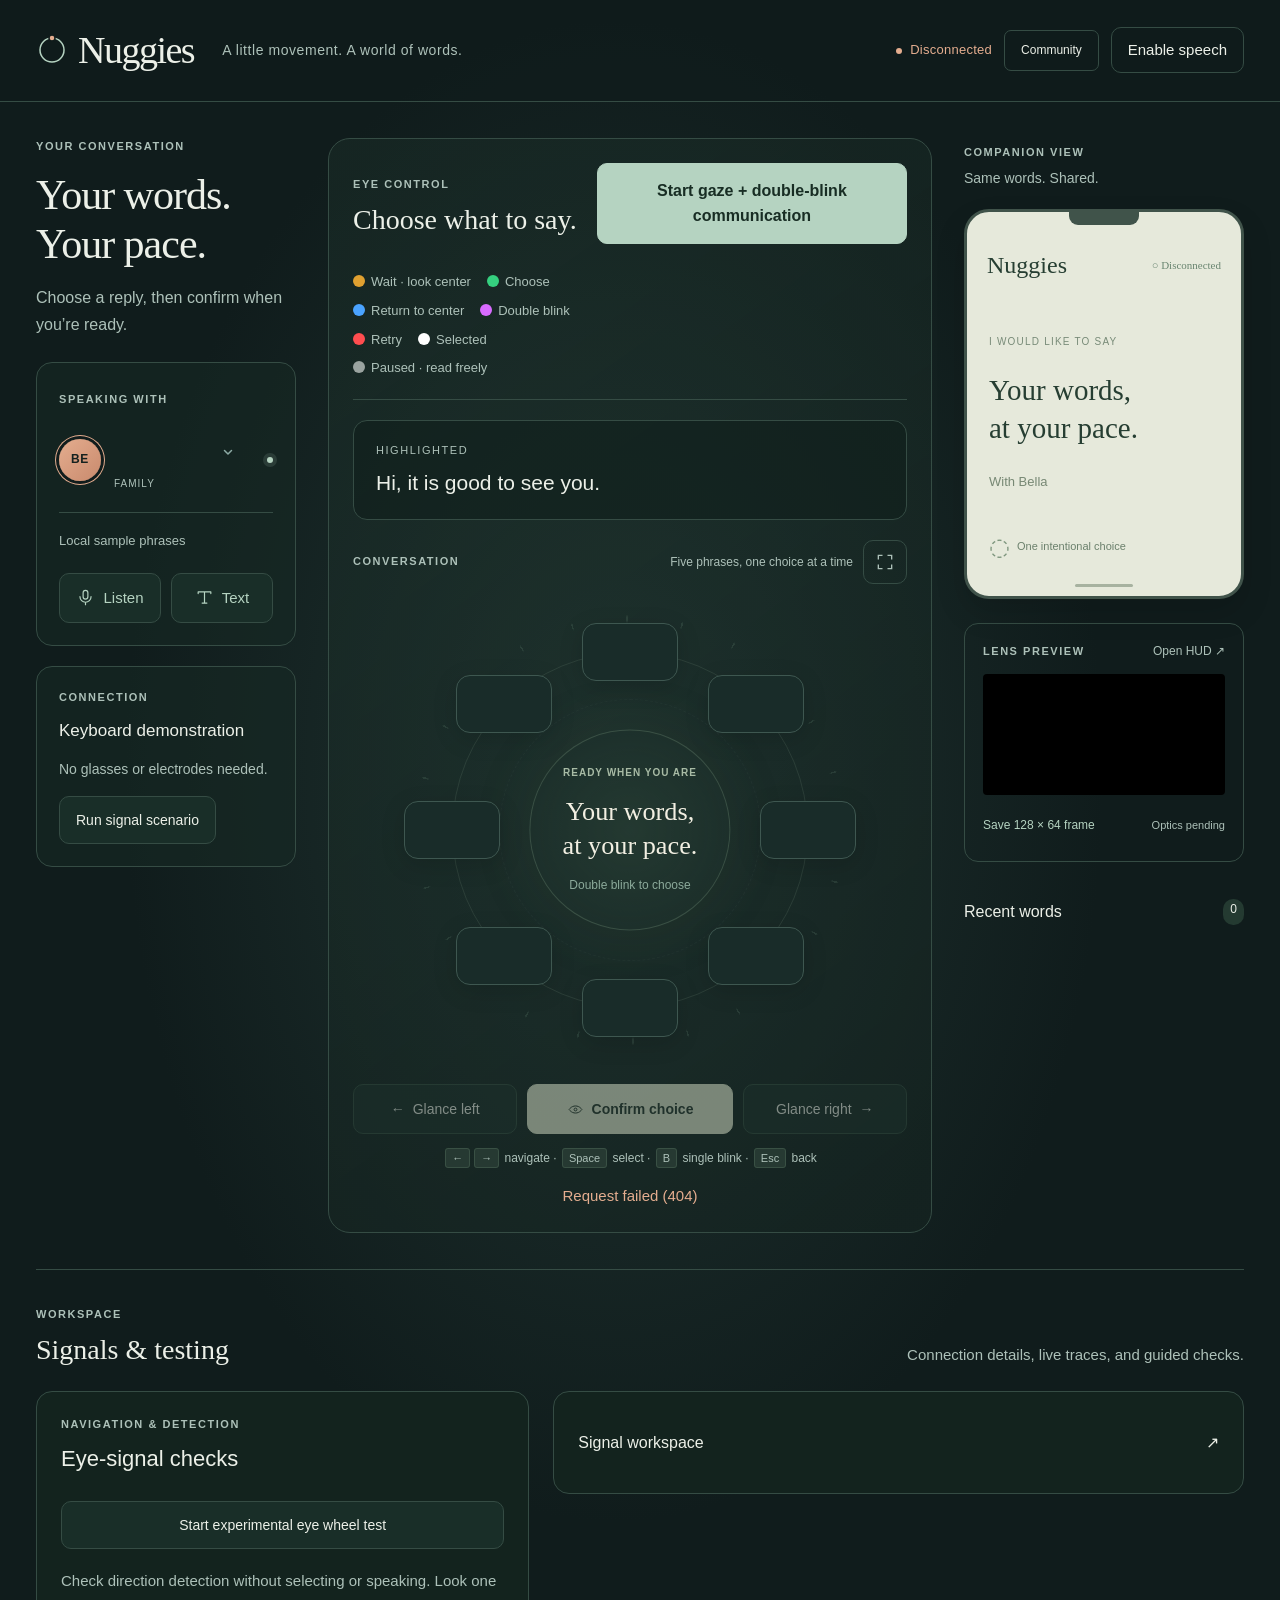
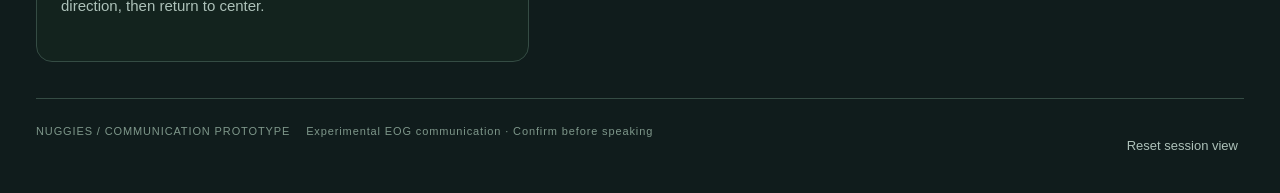
==== frontend/index.html @ 4273d737 "Merge branch 'main' of https://github.com/Kennethbaole/nuggies into community-customization" ====
<!doctype html>
<html lang="en">
<head>
  <meta charset="utf-8">
  <meta name="viewport" content="width=device-width,initial-scale=1">
  <meta name="theme-color" content="#101c1c">
  <title>Nuggies</title>
  <link rel="icon" href="favicon.svg" type="image/svg+xml">
  <link rel="stylesheet" href="styles.css">
  <link rel="stylesheet" href="homepage.css">
</head>
<body class="homepage">
  <header class="topbar">
    <a class="brand" href="/" aria-label="Nuggies companion home"><svg viewBox="0 0 32 32" aria-hidden="true"><circle cx="16" cy="16" r="12"/><circle cx="16" cy="4" r="3"/></svg><span>Nuggies</span></a>
    <span class="top-description">A little movement. A world of words.</span>
    <div class="top-actions"><span id="connection" class="status">Connecting</span><a class="quiet-button" href="/community" style="text-decoration:none">Community</a><button id="audio-toggle" class="quiet-button" aria-pressed="false">Enable speech</button></div>
  </header>
  <main id="companion" class="workspace">
    <aside class="context-panel">
      <div class="eyebrow">YOUR CONVERSATION</div>
      <h1>Your words.<br>Your pace.</h1>
      <p class="intro">Choose a reply, then confirm when you’re ready.</p>
      <div class="context-card">
        <label class="eyebrow" for="contact">SPEAKING WITH</label>
        <div class="contact-row"><div id="avatar" class="avatar" data-tone="0">BE</div><div><select id="contact" aria-label="Conversation contact"></select><div id="relationship" class="muted">Family</div></div><span class="contact-dot"></span></div>
        <div class="context-note"><span id="suggest-source">Local sample phrases</span><br><span id="heard"></span></div>
        <div class="listen-row">
          <button id="listen" class="outline-button listen-btn" title="Listen to the other person"><svg viewBox="0 0 24 24" aria-hidden="true"><rect x="9" y="3" width="6" height="11" rx="3"/><path d="M5 11a7 7 0 0 0 14 0M12 18v3"/></svg><span id="listen-label">Listen</span></button>
          <button id="text-toggle" class="outline-button listen-btn" aria-expanded="false" aria-controls="text-panel" title="Type what the other person said"><svg viewBox="0 0 24 24" aria-hidden="true"><path d="M4 7V5h16v2M12 5v14M9 19h6"/></svg><span>Text</span></button>
        </div>
        <form id="text-panel" class="text-panel" hidden>
          <label class="eyebrow" for="heard-input">WHAT THEY SAID</label>
          <div class="text-field"><input id="heard-input" type="text" maxlength="280" placeholder="Type it here…" autocomplete="off"><button id="text-send" type="submit" aria-label="Suggest replies"><svg viewBox="0 0 24 24" aria-hidden="true"><path d="M5 12h14M13 6l6 6-6 6"/></svg></button></div>
          <div class="muted">Press Enter to get reply suggestions.</div>
        </form>
        <button id="suggest-clear" class="quiet-button clear-suggestions" hidden>Use sample phrases</button>
      </div>
      <div class="input-card"><div class="eyebrow">CONNECTION</div><div id="source-name" class="source-name">Keyboard demonstration</div><p id="input-detail">No glasses or electrodes needed.</p><button id="scenario" class="outline-button">Run signal scenario</button></div>

    </aside>
    <section class="wheel-panel" aria-label="Communication wheel">
      <div class="communication-toolbar"><div><span class="eyebrow">EYE CONTROL</span><h2>Choose what to say.</h2></div><button id="eog-communication-toggle" type="button" class="outline-button" aria-pressed="false">Start gaze + double-blink communication</button><p id="eog-communication-status" role="status"></p><ul id="eog-cue-legend" class="eog-cue-legend" hidden><li data-cue="wait">Wait · look center</li><li data-cue="ready">Choose</li><li data-cue="detected">Return to center</li><li data-cue="confirm">Double blink</li><li data-cue="retry">Retry</li><li data-cue="selected">Selected</li><li data-cue="paused">Paused · read freely</li></ul></div>
      <div class="preview"><span id="preview-label" class="preview-label">HIGHLIGHTED</span><span id="preview-text">Hi, it is good to see you.</span></div>
      <div class="wheel-heading"><span class="eyebrow" id="screen-name">CONVERSATION</span><span id="page-info" class="muted">Five phrases, one choice at a time</span><button id="wheel-focus" type="button" class="wheel-focus" aria-pressed="false" aria-label="Show the wheel full screen" title="Full screen"><svg viewBox="0 0 24 24" aria-hidden="true"><path class="focus-enter" d="M4 9V4h5M15 4h5v5M20 15v5h-5M9 20H4v-5"/><path class="focus-exit" d="M9 4v5H4M20 9h-5V4M15 20v-5h5M4 15h5v5"/></svg></button></div>
      <div class="wheel" id="wheel">
        <div class="orbit orbit-outer"></div><div class="orbit orbit-inner"></div><div class="orbit-tick"></div>
        <div class="wheel-center"><span class="eyebrow" id="center-label">READY WHEN YOU ARE</span><p id="center-text">Your words,<br>at your pace.</p><span id="center-footer" class="center-footer">Double blink to choose</span></div>
        <div id="slots"></div>
      </div>

      <div class="gesture-controls"><button id="left" aria-label="Glance left, previous option">← <span>Glance left</span></button><button id="select" class="select-button"><svg viewBox="0 0 24 24" aria-hidden="true"><path d="M3 12s3-5 9-5 9 5 9 5-3 5-9 5-9-5-9-5Z"/><circle cx="12" cy="12" r="2"/></svg>Confirm choice</button><button id="right" aria-label="Glance right, next option"><span>Glance right</span> →</button></div>
      <p class="keyboard-help"><kbd>←</kbd><kbd>→</kbd> navigate · <kbd>Space</kbd> select · <kbd>B</kbd> single blink · <kbd>Esc</kbd> back</p>
      <div id="feedback" class="feedback" role="status" aria-live="polite"></div>
    </section>
    <aside class="mirror-panel">
      <div class="mirror-heading"><span class="eyebrow">COMPANION VIEW</span><span class="muted">Same words. Shared.</span></div>
      <div class="phone"><div class="phone-notch"></div><div class="phone-top"><span>Nuggies</span><span class="phone-live" id="phone-live">● Connecting</span></div><div class="phone-content"><span class="phone-kicker">I WOULD LIKE TO SAY</span><p id="phone-text">Your words,<br>at your pace.</p><span id="phone-contact" class="phone-contact">With Bella</span></div><div class="phone-bottom"><span class="tiny-orbit">◌</span><span>One intentional choice</span></div><div class="phone-home"></div></div>
      <div class="hud-card"><div><span class="eyebrow">LENS PREVIEW</span><a href="/hud" target="_blank" rel="noopener">Open HUD ↗</a></div><canvas id="hud-preview" width="512" height="256" aria-label="Monochrome HUD preview"></canvas><div class="hud-tools"><button id="download-hud">Save 128 × 64 frame</button><span>Optics pending</span></div></div>
      <details class="history-details"><summary>Recent words <span id="history-count">0</span></summary><ol id="history"></ol></details>
    </aside>
    <button id="mobile-tools-toggle" class="outline-button mobile-tools-toggle" type="button" aria-expanded="false">More tools</button>
    <section class="tools-panel" aria-label="Signal tools"><div class="tools-heading"><div><span class="eyebrow">WORKSPACE</span><h2>Signals & testing</h2></div><p>Connection details, live traces, and guided checks.</p></div>      <section class="wheel-test-controls"><div class="eyebrow">NAVIGATION & DETECTION</div><h3>Eye-signal checks</h3><button id="speed-test-start" type="button" class="outline-button" hidden>Start recorded wheel speed check</button><p id="speed-test-results" role="status"></p><button id="wheel-test-toggle" type="button" class="outline-button" aria-pressed="false">Start experimental eye wheel test</button><p>Check direction detection without selecting or speaking. Look one direction, then return to center.</p><p id="wheel-test-status" role="status"></p><p id="gaze-readings"></p><div id="eog-guidance" hidden><progress id="eog-progress" max="1" value="0" aria-label="Clean resting signal progress"></progress><p id="eog-event" role="status"></p><p id="eog-quality"></p><button id="eog-recenter" type="button" class="outline-button">Recenter · look straight ahead</button><p id="eog-mode-help">In navigation checks, blinks are observed without selection or speech.</p></div></section><details class="signal-details"><summary>Signal workspace <span>↗</span></summary><button id="expand-signal" type="button" class="outline-button" aria-pressed="false">Expand signal workspace</button><canvas id="trace" width="1600" height="600" aria-label="Horizontal and vertical raw ADC trace"></canvas><div class="trace-legend"><span>● Horizontal</span><span>● Vertical</span></div><div id="signal-info" class="muted"></div><label class="trial-control">Trial label<select id="trial-label"><option value="unlabeled">Unlabeled</option><option value="neutral">Neutral</option><option value="left">Left</option><option value="right">Right</option><option value="up">Up</option><option value="down">Down</option><option value="blink">Blink</option><option value="double_blink">Double blink</option><option value="held_gaze">Held gaze</option></select></label><div class="muted">Set before each trial. Labels accompany live app recordings.</div><button id="wheel-test-stop" type="button" class="outline-button" disabled>Stop eye wheel test</button><div class="recording-controls"><span id="recording-status" role="status">Not recording</span> <button id="record-stop" type="button" class="outline-button" disabled>Stop recording · keep monitor open</button></div><section class="guided-test"><h2>Guided eye-signal test</h2><p id="guided-cue" role="status">Start when ready. Follow the cues without changing labels manually.</p><div id="guided-progress"></div><label class="trial-control">Test<select id="guided-protocol"><option value="speed">Wheel speed check · 12 directions</option><option value="diagnostic">Live detector check · about 2m 40s</option><option value="horizontal">Left/right and single blinks · 2m 55s</option><option value="vertical">Up/down, single and double blinks · 3m 45s</option><option value="double_blink">Double blinks only · 1m 15s</option></select></label><button id="guided-start" type="button" class="outline-button">Start guided test</button> <button id="guided-stop" type="button" class="outline-button" disabled>Stop test</button><p id="guided-why" role="status" class="guided-why"></p><p class="muted">The live detector check includes two attempts per direction, single blink and double blink. It waits for Ready before the next attempt. Other tests collect five trials per movement type. Keep this page visible and follow the center returns. Stopping the test leaves recording running.</p></section><div id="input-error" role="status"></div></details></section>
  </main>
  <main id="hud-only" hidden><canvas id="hud-full" width="512" height="256" aria-label="Read-only lens display"></canvas><p id="hud-status">Connecting to the shared wheel…</p><div class="hud-settings"><label><input type="checkbox" id="mirror-x"> Mirror horizontally</label><label><input type="checkbox" id="mirror-y"> Mirror vertically</label><label>Scale <input id="hud-scale" type="range" min="25" max="100" value="80"></label><a href="/">Companion</a></div></main>
  <dialog id="token-dialog"><form method="dialog"><h2>Join the session</h2><p>Enter the session token from the person hosting this demo.</p><input id="token-input" type="password" autocomplete="off" aria-label="Session token"><button id="token-submit" value="join">Join</button></form></dialog>
  <footer id="footer"><span>NUGGIES / COMMUNICATION PROTOTYPE</span><span>Experimental EOG communication · Confirm before speaking</span><button id="reset">Reset session view</button></footer>
  <script type="module" src="app.js"></script>
</body>
</html>
---- frontend/styles.css ----
@import url("./type.css");
:root{color-scheme:dark;--bg:#101c1c;--panel:#142323;--line:#2b3b39;--text:#ecf0e8;--muted:#8daba5;--accent:#e4ad8f;--green:#b5d3c1;font-family:Inter,ui-sans-serif,-apple-system,BlinkMacSystemFont,"Segoe UI",sans-serif;font-size:14px}
*{box-sizing:border-box}body{margin:0;background:radial-gradient(ellipse at 48% 43%,#203431 0,transparent 52%),var(--bg);color:var(--text);min-height:100vh}button,select,input{font:inherit}button,a,select{touch-action:manipulation}button{cursor:pointer;color:inherit}button:disabled{opacity:.36;cursor:default}button:focus-visible,a:focus-visible,select:focus-visible,summary:focus-visible{outline:2px solid var(--accent);outline-offset:5px}a{color:inherit}button{border:0}button:hover:not(:disabled){filter:brightness(1.16)}.topbar{height:98px;display:flex;align-items:center;gap:45px;padding:0 48px;border-bottom:1px solid var(--line)}.brand{display:flex;align-items:center;gap:10px;text-decoration:none;font-family:Georgia,serif;font-size:38px;letter-spacing:-2px}.brand-dot{color:var(--accent)}.brand svg{width:32px;height:32px;fill:none;stroke:var(--green);stroke-width:1.5}.brand svg circle:last-child{fill:var(--accent);stroke:var(--bg)}.top-description{font-size:12px;color:var(--muted);letter-spacing:.04em}.top-actions{margin-left:auto;display:flex;align-items:center;gap:22px}.status{font-size:11px;letter-spacing:.02em;color:var(--green)}.status:before{content:"";display:inline-block;width:6px;height:6px;background:var(--green);border-radius:50%;margin-right:8px}.status.disconnected{color:var(--accent)}.status.disconnected:before{background:var(--accent)}.quiet-button{padding:11px 15px;border:1px solid var(--line);background:transparent;border-radius:7px;font-size:12px}.quiet-button[aria-pressed=true]{color:var(--accent);border-color:var(--accent)}.workspace{max-width:1550px;margin:0 auto;display:grid;grid-template-columns:250px minmax(400px,1fr) 265px;gap:24px;padding:44px 48px 30px}.eyebrow{font-size:9px;font-weight:600;letter-spacing:.17em;color:var(--muted);line-height:1.6}.context-panel{padding-top:5px}h1{font-family:Georgia,"Times New Roman",serif;font-weight:400;font-size:37px;line-height:1.13;letter-spacing:-1px;margin:20px 0 18px}.intro{color:var(--muted);font-size:12px;line-height:1.9;margin-bottom:35px}.context-card{border:1px solid var(--line);border-radius:10px;padding:20px;background:#15252377}.contact-row{display:flex;align-items:center;gap:12px;margin-top:17px}.avatar{height:40px;width:40px;display:grid;place-items:center;border-radius:50%;background:#344a43;color:var(--green);font-size:11px}.contact-row select{border:0;background:transparent;color:var(--text);font-size:16px;max-width:140px;padding:0 4px 0 0}.contact-row select option{background:var(--bg)}.muted{color:var(--muted);font-size:11px;line-height:1.6}.contact-dot{width:6px;height:6px;background:var(--green);border-radius:50%;margin-left:auto}.context-note{border-top:1px solid var(--line);padding-top:16px;margin-top:20px;font-size:11px;line-height:1.7;color:var(--green)}.context-note span{color:var(--muted);font-size:10px}.input-card{margin:30px 0 24px;padding:0 0 24px;border-bottom:1px solid var(--line)}.source-name{font-size:13px;margin-top:9px}.input-card p{color:var(--muted);font-size:11px;line-height:1.7}.outline-button{background:transparent;border:1px solid var(--line);border-radius:6px;font-size:11px;padding:10px 12px}.outline-button.running{color:var(--accent);border-color:var(--accent)}summary{cursor:pointer;display:flex;justify-content:space-between;color:var(--muted);font-size:11px;list-style:none;padding:5px 0}summary::-webkit-details-marker{display:none}.signal-details canvas{width:100%;height:100px;margin-top:16px;background:#0b1717;border-radius:6px}.trace-legend{display:flex;gap:12px;font-size:9px;margin-bottom:8px}.trace-legend span:first-child{color:var(--green)}.trace-legend span:last-child{color:var(--accent)}#input-error{font-size:11px;color:var(--accent);line-height:1.7}.wheel-heading{display:flex;justify-content:space-between;gap:10px;padding:5px 20px 0}.wheel-heading .muted{font-size:10px}.wheel{width:min(100%,560px);aspect-ratio:1;position:relative;margin:14px auto 0}.orbit{border:1px solid #61786a40;position:absolute;border-radius:50%;pointer-events:none}.orbit-outer{inset:12%}.orbit-inner{inset:22%;border-style:dashed;opacity:.38}.orbit-tick{position:absolute;inset:4%;border-radius:50%;background:repeating-conic-gradient(from 0deg,transparent 0deg 14deg,#6b8c7935 14deg 14.4deg,transparent 14.4deg 15deg);mask:radial-gradient(transparent 68%,#000 69%,#000 70%,transparent 71%);pointer-events:none}.wheel-center{position:absolute;left:50%;top:50%;transform:translate(-50%,-50%);width:44%;height:44%;display:flex;flex-direction:column;align-items:center;justify-content:center;text-align:center;padding:10px;border-radius:50%;background:radial-gradient(#253b32dd,#1a2c29aa);border:1px solid #677d5a36;box-shadow:0 0 70px #6a855015}.wheel-center .eyebrow{font-size:8px;color:#a8bba5}.wheel-center p{font-family:Georgia,serif;font-size:25px;line-height:1.35;font-weight:400;margin:17px 0;color:#f2efe2;overflow-wrap:anywhere;max-height:145px;overflow:auto}.center-footer{font-size:9px;color:#8caa9b}.slot{position:absolute;transform:translate(-50%,-50%);min-width:92px;max-width:115px;padding:14px 16px;border:1px solid #3e5750;border-radius:11px;background:#192c29;color:#c6d6ca;font-size:13px;white-space:nowrap;box-shadow:0 6px 25px #0002;transition:background .15s,border-color .15s,color .15s;display:flex;align-items:center;justify-content:center;gap:6px;min-height:49px}.slot.selected{background:var(--accent);color:#223128;border-color:#f8c8a4;box-shadow:0 0 0 5px #e4ad8f12,0 0 40px #e4ad8f18;font-weight:600}.slot.utility{font-size:11px;background:#152422;color:#a9bdb2;min-width:80px}.slot.utility.selected{background:var(--accent);color:#223128}.slot:disabled{box-shadow:none}.slot-marker{width:4px;height:4px;border-radius:50%;background:currentColor;opacity:.7}.preview{display:flex;flex-direction:column;gap:8px;text-align:center;min-height:58px;padding:0 15px}.preview-label{font-size:8px;letter-spacing:.17em;color:var(--muted)}#preview-text{font-size:12px;color:#c3d3c8;line-height:1.6}.gesture-controls{display:flex;justify-content:center;gap:10px;margin:18px 0 16px}.gesture-controls button{padding:13px 15px;background:#1c302b;border:1px solid #344d41;border-radius:8px;font-size:11px;display:flex;align-items:center;gap:8px;min-height:44px}.gesture-controls .select-button{background:#dce4cb;color:#293b31;border-color:#dce4cb;font-weight:600}.select-button svg{width:17px;height:17px;fill:none;stroke:currentColor;stroke-width:1.4}.keyboard-help{text-align:center;font-size:9px;color:var(--muted);line-height:2}kbd{font-family:inherit;font-size:8px;background:#263932;border:1px solid #395044;border-radius:3px;padding:2px 4px;margin:0 2px}.feedback{font-size:11px;color:var(--accent);min-height:22px;text-align:center;margin-top:12px}.mirror-heading{display:flex;justify-content:space-between;padding:5px 0 22px;gap:5px}.mirror-heading .muted{font-size:9px}.phone{height:345px;width:210px;border:5px solid #40534a;border-radius:31px;margin:0 auto;background:#e6e9db;color:#263e32;position:relative;box-shadow:0 14px 30px #0002;overflow:hidden}.phone-notch{width:70px;height:13px;border-radius:0 0 9px 9px;position:absolute;top:0;left:calc(50% - 35px);background:#40534a}.phone-top{display:flex;justify-content:space-between;align-items:center;padding:31px 17px 0;font-family:Georgia,serif;font-size:19px}.phone-live{font-family:inherit;font-size:7px;color:#698570}.phone-content{padding:43px 19px 0}.phone-kicker{font-size:7px;letter-spacing:.15em;color:#788b78}.phone-content p{font-family:Georgia,serif;font-size:25px;line-height:1.32;margin:17px 0 19px;max-height:150px;overflow:auto;overflow-wrap:anywhere}.phone-contact{font-size:9px;color:#778874}.phone-bottom{display:flex;align-items:center;gap:7px;position:absolute;bottom:28px;left:18px;font-size:8px;color:#6b806c}.tiny-orbit{font-size:24px;color:#7d957d}.phone-home{position:absolute;bottom:9px;width:58px;height:3px;border-radius:2px;background:#a7b2a0;left:calc(50% - 29px)}.hud-card{margin-top:25px;border:1px solid var(--line);border-radius:9px;padding:14px}.hud-card>div:first-child{display:flex;justify-content:space-between;align-items:center}.hud-card a{font-size:9px;color:var(--muted);text-decoration:none}.hud-card canvas{display:block;width:100%;aspect-ratio:2;margin:13px 0 12px;background:#000;border-radius:4px;image-rendering:pixelated}.hud-tools{display:flex;justify-content:space-between;gap:5px;align-items:center}.hud-tools button{background:transparent;padding:0;font-size:8px;color:var(--green)}.hud-tools span{font-size:8px;color:var(--muted)}.history-details{margin-top:23px}.history-details ol{padding:0;list-style:none}.history-details li{font-size:11px;color:var(--muted);padding:11px 0;border-top:1px solid var(--line);line-height:1.6}#history-count{background:#243a31;padding:1px 7px;border-radius:10px;font-size:9px}footer{max-width:1454px;margin:12px auto 0;padding:22px 0;display:flex;gap:30px;border-top:1px solid var(--line);font-size:8px;letter-spacing:.08em;color:#7e978a}footer button{margin-left:auto;background:transparent;color:var(--muted);font-size:9px}dialog{background:var(--panel);color:var(--text);border:1px solid var(--line);border-radius:14px;max-width:400px;padding:26px}dialog::backdrop{background:#0009}dialog p{color:var(--muted);line-height:1.7}dialog input{width:100%;padding:12px;background:var(--bg);border:1px solid var(--line);color:var(--text);border-radius:6px}dialog button{margin-top:15px;padding:12px 20px;background:var(--accent);color:var(--bg);border-radius:6px}#hud-only{position:fixed;inset:0;background:#000;display:flex;flex-direction:column;align-items:center;justify-content:center}#hud-only[hidden]{display:none}#hud-full{width:80vw;max-height:70vh;object-fit:contain;image-rendering:pixelated}#hud-status{color:#999;font-size:12px}.hud-settings{display:flex;flex-wrap:wrap;gap:18px;align-items:center;font-size:12px;color:#aaa}.hud-settings input{vertical-align:middle}.hud-body .topbar,.hud-body #footer{display:none}.hud-body .workspace{display:none}
@media(min-width:1550px){.workspace{padding-top:60px}.wheel{margin-top:25px}.wheel-center p{font-size:28px}}
@media(max-width:1150px){.workspace{grid-template-columns:205px minmax(350px,1fr) 215px;gap:15px;padding:32px 25px}.topbar{padding:0 25px;gap:25px}.top-description{display:none}.wheel-center p{font-size:21px}.slot{min-width:76px;font-size:11px;padding:12px 11px}.slot.utility{min-width:70px}.gesture-controls button{padding:11px 10px;font-size:10px}.phone{width:195px}footer{margin:0 25px}.wheel-heading{padding-left:10px;padding-right:10px}.wheel-heading .muted{display:none}}
@media(max-width:900px){.workspace{grid-template-columns:190px minmax(350px,1fr)}.mirror-panel{grid-column:1/-1;display:grid;grid-template-columns:1fr 1fr;gap:20px;border-top:1px solid var(--line);padding-top:25px}.mirror-heading{grid-column:1/-1;padding-bottom:0}.phone{height:300px}.phone-content{padding-top:28px}.hud-card{margin-top:0;align-self:start}.history-details{grid-column:1/-1}.wheel-center p{font-size:23px}.topbar{height:80px}footer span:nth-child(2){display:none}}
@media(max-width:600px){.topbar{padding:0 18px;height:74px}.brand{font-size:32px}.brand svg{width:25px}.top-actions{gap:12px}.status{font-size:9px}.quiet-button{font-size:10px;padding:9px}.workspace{display:flex;flex-direction:column;padding:23px 15px;gap:15px}.context-panel{display:grid;grid-template-columns:1fr 1fr;gap:12px}.context-panel>h1,.context-panel>.intro,.context-panel>.eyebrow{display:none}.context-card{padding:12px}.contact-row{margin-top:8px;gap:7px}.avatar{width:32px;height:32px}.contact-row select{font-size:13px;max-width:110px}.context-note{display:none}.input-card{margin:0;padding:12px;border:1px solid var(--line);border-radius:10px}.source-name{font-size:11px}.input-card p{font-size:10px;margin:6px 0}.outline-button{font-size:9px;padding:7px}.signal-details{grid-column:1/-1}.wheel-heading{padding-top:14px}.wheel{max-width:460px;margin-top:7px}.slot{min-width:69px;max-width:90px;font-size:10px;padding:10px 8px;min-height:40px}.slot.utility{min-width:65px;font-size:9px}.wheel-center p{font-size:20px;margin:10px 0;max-height:105px}.wheel-center .eyebrow{font-size:6px}.center-footer{font-size:7px}.gesture-controls{gap:7px}.gesture-controls button{padding:12px 10px;font-size:10px}.keyboard-help{font-size:8px}.mirror-panel{display:grid;grid-template-columns:1fr 1fr;gap:14px;padding-top:20px}.phone{width:165px;height:282px}.phone-top{padding-left:12px;padding-right:12px}.phone-content{padding:29px 12px 0}.phone-content p{font-size:22px}.phone-contact{font-size:8px}.hud-card{padding:10px}.hud-card>div:first-child{display:block}.hud-card a{display:block;margin-top:6px}.hud-tools{display:block}.hud-tools span{display:block;margin-top:7px}footer{margin:0 15px;padding:15px 0;font-size:7px;gap:10px}footer button{font-size:8px}.feedback{margin-top:4px}.hud-settings{padding:15px;justify-content:center}}
@media(prefers-reduced-motion:reduce){*{transition:none!important;scroll-behavior:auto!important}}
@media(max-width:600px){.phone-content p{font-size:20px;line-height:1.28;max-height:108px;margin:14px 0 12px}}
.trial-control{display:flex;align-items:center;justify-content:space-between;gap:12px;font-size:10px;color:var(--muted);margin:15px 0 8px}.trial-control select{color:var(--text);background:var(--panel);border:1px solid var(--line);padding:7px;border-radius:5px}

.listen-row{display:grid;grid-template-columns:1fr 1fr;gap:8px;margin-top:14px}
.listen-btn{display:flex;align-items:center;justify-content:center;gap:8px;padding:11px 10px;border-radius:8px;background:#15252377;color:var(--green);font-size:12px;transition:border-color .15s,color .15s,background .15s}
.listen-btn svg{width:15px;height:15px;fill:none;stroke:currentColor;stroke-width:1.5;stroke-linecap:round;stroke-linejoin:round}
.listen-btn:hover:not(:disabled){border-color:#4a6358}
.listen-btn.running{background:#e4ad8f14}
.text-panel{margin-top:10px;padding:14px;border:1px solid var(--line);border-radius:10px;background:#15252377}
.text-panel[hidden]{display:none}
.text-field{display:flex;align-items:center;margin:8px 0 7px;background:var(--bg);border:1px solid var(--line);border-radius:8px;transition:border-color .15s}
.text-field:focus-within{border-color:var(--accent)}
.text-field input{flex:1;min-width:0;padding:11px 12px;background:transparent;border:0;color:var(--text);font-size:13px}
.text-field input::placeholder{color:#5f7a74}
.text-field input:focus{outline:none}
.text-field button{display:grid;place-items:center;width:34px;height:34px;margin-right:4px;border-radius:6px;background:var(--accent);color:#223128}
.text-field button svg{width:16px;height:16px;fill:none;stroke:currentColor;stroke-width:1.8;stroke-linecap:round;stroke-linejoin:round}
.clear-suggestions{display:block;width:100%;margin-top:10px;font-size:11px;color:var(--muted)}
.clear-suggestions[hidden]{display:none}
#heard{display:block;margin-top:6px}

/* Expanded bench view retains the same live connection and trial controls. */
#expand-signal{margin:12px 0}
.signal-details.signal-expanded{position:fixed;inset:18px;z-index:100;background:var(--bg);border:1px solid var(--line);border-radius:12px;padding:24px;overflow:auto;box-shadow:0 0 0 24px #000b;margin:0}
.signal-expanded summary{font-size:22px}
.signal-expanded #trace{display:block;width:100%;height:clamp(240px,58vh,700px);margin:20px 0}
.signal-expanded .trial-control{font-size:16px;justify-content:flex-start}
.signal-expanded .trial-control select{font-size:16px;padding:12px}
.signal-expanded .muted,.signal-expanded .trace-legend{font-size:14px}
body.signal-expanded-open{overflow:hidden}
@media(max-width:600px){.signal-details.signal-expanded{inset:8px;padding:14px}.signal-expanded #trace{height:45vh}}

.guided-test{margin-top:22px;padding:18px;border:1px solid var(--line);border-radius:10px}.guided-test h2{font-size:18px}#guided-cue{font-size:24px;line-height:1.4;color:var(--text)}#guided-progress{font-size:15px;color:var(--green);min-height:24px}

/* Speaking-with picker: a clear pill with a chevron, and a colour per person. */
.contact-row{gap:14px}
.contact-row>div:nth-child(2){flex:1;min-width:0}
.avatar{height:44px;width:44px;flex:none;font-size:12px;font-weight:600;letter-spacing:.06em;color:#14211f;
  background:linear-gradient(135deg,var(--tone-a),var(--tone-b));box-shadow:0 0 0 3px #101c1c,0 0 0 4px var(--tone-a);
  transition:background .25s,box-shadow .25s}
.avatar,[data-tone="0"]{--tone-a:#e4ad8f;--tone-b:#c98a6d}
[data-tone="1"]{--tone-a:#b5d3c1;--tone-b:#86b29c}
[data-tone="2"]{--tone-a:#c9b8e8;--tone-b:#9f8ccf}
[data-tone="3"]{--tone-a:#a9cfe6;--tone-b:#73a6c6}
[data-tone="4"]{--tone-a:#e8d391;--tone-b:#c9ae5f}
[data-tone="5"]{--tone-a:#eeaabb;--tone-b:#cc8095}
.contact-row select{appearance:none;-webkit-appearance:none;width:100%;max-width:none;cursor:pointer;
  font-family:Georgia,"Times New Roman",serif;font-size:19px;letter-spacing:-.2px;color:var(--text);
  padding:5px 30px 5px 10px;margin-left:-10px;border:1px solid transparent;border-radius:8px;
  background:transparent url("data:image/svg+xml,%3Csvg xmlns='http://www.w3.org/2000/svg' width='12' height='12' viewBox='0 0 12 12'%3E%3Cpath d='M2.5 4.5 6 8l3.5-3.5' fill='none' stroke='%238daba5' stroke-width='1.5' stroke-linecap='round' stroke-linejoin='round'/%3E%3C/svg%3E") no-repeat right 10px center;
  transition:border-color .15s,background-color .15s}
.contact-row select:hover{border-color:var(--line);background-color:#1a2c2a}
.contact-row select:focus-visible{outline:none;border-color:var(--accent);background-color:#1a2c2a}
.contact-row select option{font-family:Inter,ui-sans-serif,"Segoe UI",sans-serif;font-size:14px;background:var(--panel);color:var(--text)}
#relationship{padding-left:1px;text-transform:uppercase;letter-spacing:.14em;font-size:9px}
.contact-dot{box-shadow:0 0 0 4px #b5d3c122}
@media(max-width:600px){.avatar{width:34px;height:34px;font-size:10px}.contact-row select{font-size:15px;padding:4px 24px 4px 8px;margin-left:-8px;background-position:right 7px center}}

.wheel-test-controls{margin:18px 0;padding:14px;border:1px solid var(--line);border-radius:10px}.wheel-test-controls p{font-size:12px;line-height:1.5;color:var(--muted)}#wheel-test-status{color:var(--green)}
---- frontend/homepage.css ----
/* Readable companion layout. Shared contacts and full-screen HUD keep their styles. */
.homepage{--muted:#adc1b9;--line:#354c44;font-size:16px;line-height:1.6}
.homepage .topbar{height:auto;min-height:92px;padding:20px 36px;gap:28px;background:#101c1cbb}
.homepage .brand{font-size:38px;letter-spacing:-1.5px}
.homepage .top-description{font-size:14px}
.homepage .top-actions{gap:12px;flex-wrap:wrap}
.homepage .status{font-size:13px}
.homepage button,.homepage select,.homepage input{font-size:15px}
.homepage button{min-height:46px;border-radius:10px}
.homepage button:disabled{opacity:.5}
.homepage .quiet-button{padding:10px 16px}
.homepage .workspace{max-width:1740px;grid-template-columns:260px minmax(460px,1fr) 280px;gap:32px;padding:36px;align-items:start}
.homepage .eyebrow{font-size:11px;letter-spacing:.14em}
.homepage .muted{font-size:13px;line-height:1.7}
.homepage h1{font-size:42px;margin:16px 0;line-height:1.15}
.homepage .intro{font-size:16px;line-height:1.7;margin:0 0 24px;max-width:28ch}
.homepage .context-card,.homepage .input-card{padding:22px;border:1px solid var(--line);border-radius:16px;background:#16282499}
.homepage .context-panel{padding:0}
.homepage .input-card{margin:20px 0 0}
.homepage .source-name{font-size:17px;font-weight:500;margin-top:10px}
.homepage .input-card p{font-size:14px;line-height:1.7}
.homepage .outline-button{font-size:14px;padding:12px 16px;background:#192e28}
.homepage .contact-row{gap:12px}
.homepage .avatar{width:42px;height:42px;font-size:12px}
.homepage .contact-row select{font-size:22px;min-height:46px}
.homepage #relationship{font-size:10px;letter-spacing:.1em}
.homepage .context-note{font-size:14px;line-height:1.7}
.homepage .context-note span{font-size:13px}
.homepage .listen-row{gap:10px;margin-top:20px}
.homepage .listen-btn{font-size:15px}
.homepage .listen-btn svg{width:19px;height:19px}
.homepage .text-panel{padding:14px}
.homepage .text-field input{font-size:16px}
.homepage .text-field button{min-height:38px;min-width:38px}
.homepage .wheel-panel{min-width:0;border:1px solid var(--line);border-radius:22px;padding:24px;background:linear-gradient(145deg,#20372e55,#15242077)}
.homepage .communication-toolbar{display:grid;grid-template-columns:1fr;gap:14px;padding-bottom:20px;border-bottom:1px solid var(--line)}
.homepage h2{font-family:Georgia,serif;font-size:28px;font-weight:400;line-height:1.25;margin:6px 0 0}
.homepage #eog-communication-toggle{background:var(--green);border-color:var(--green);color:#182d24;font-size:16px;font-weight:600;width:100%;padding:14px 20px;min-height:54px}
.homepage #eog-communication-toggle[aria-pressed=true]{background:#293e32;color:var(--green);border-color:#8eaf99}
.homepage #eog-communication-status{margin:0;font-size:15px;line-height:1.6;color:var(--muted)}
.homepage .wheel-heading{padding:20px 0 0;align-items:center;flex-wrap:wrap}
.homepage .wheel-heading .muted{display:block;font-size:12px}
.homepage .wheel{width:min(100%,680px);margin:12px auto 0}
.homepage .wheel-center{width:43%;height:43%;padding:18px;border-color:#6c88705c}
.homepage .wheel-center .eyebrow{font-size:10px;letter-spacing:.1em}
.homepage .wheel-center p{font-size:clamp(22px,2.05vw,32px);line-height:1.28;margin:14px 0;max-height:170px}
.homepage .center-footer{font-size:12px;line-height:1.5}
.homepage .slot{font-size:17px;min-width:96px;max-width:130px;min-height:58px;padding:14px 16px;border-radius:14px;white-space:normal;text-align:center;line-height:1.3;overflow-wrap:anywhere}
.homepage .slot.utility{font-size:15px;min-width:86px}
.homepage.communication-active .slot:disabled{visibility:hidden}
.homepage .preview{background:#101e1b99;border:1px solid var(--line);border-radius:14px;padding:18px 22px;min-height:100px;justify-content:center;gap:8px}
.homepage .preview-label{font-size:11px;letter-spacing:.14em}
.homepage #preview-text{font-size:21px;line-height:1.5;color:var(--text);overflow-wrap:anywhere}
.homepage .gesture-controls{gap:10px;margin:20px 0 12px;display:grid;grid-template-columns:1fr 1.25fr 1fr}
.homepage .gesture-controls button{font-size:14px;justify-content:center;padding:12px 10px;min-height:50px}
.homepage .keyboard-help{font-size:12px;line-height:2;margin:10px 0}
.homepage kbd{font-size:11px;padding:3px 6px}
.homepage .feedback{font-size:15px;line-height:1.6;margin-top:14px;min-height:24px}
.homepage .mirror-heading{padding:0 0 18px;display:block}
.homepage .mirror-heading .muted{font-size:14px;display:block;margin-top:4px}
.homepage .phone{width:100%;height:390px;border-width:3px;border-radius:25px}
.homepage .phone-top{font-size:24px;padding:34px 20px 0}
.homepage .phone-live{font-size:11px}
.homepage .phone-content{padding:42px 22px 0}
.homepage .phone-kicker{font-size:10px;letter-spacing:.12em}
.homepage .phone-content p{font-size:29px;line-height:1.3;max-height:180px;margin:20px 0}
.homepage .phone-contact{font-size:13px}
.homepage .phone-bottom{font-size:11px;left:22px;bottom:30px}
.homepage .hud-card{padding:18px;border-radius:14px;margin-top:24px}
.homepage .hud-card a{font-size:12px}
.homepage .hud-tools{flex-wrap:wrap;gap:6px}
.homepage .hud-tools button{font-size:12px;min-height:36px;text-align:left}
.homepage .hud-tools span{font-size:11px}
.homepage summary{font-size:16px;font-weight:500;padding:14px 0;min-height:48px;color:var(--text);gap:12px}
.homepage .history-details li{font-size:15px}
.homepage #history-count{font-size:12px}
.homepage .tools-panel{grid-column:1/-1;display:grid;grid-template-columns:minmax(0,1fr) minmax(0,1.4fr);gap:24px;border-top:1px solid var(--line);padding-top:30px;margin-top:4px;min-width:0}
.homepage .tools-heading{grid-column:1/-1;display:flex;justify-content:space-between;gap:20px;align-items:end}
.homepage .tools-heading p{color:var(--muted);font-size:15px;margin:0}
.homepage .wheel-test-controls,.homepage .signal-details{margin:0;padding:24px;border:1px solid var(--line);border-radius:16px;background:#14241fee;min-width:0}
.homepage .wheel-test-controls h3{font-size:22px;font-weight:500;margin:8px 0 20px}
.homepage .wheel-test-controls p{font-size:15px;line-height:1.7;overflow-wrap:anywhere}
.homepage .wheel-test-controls button{width:100%;margin:4px 0}
.homepage #wheel-test-status{font-size:18px;font-weight:500}
.homepage #speed-test-results:empty,.homepage #gaze-readings:empty,.homepage #eog-event:empty{display:none}
.homepage progress{width:100%;height:12px;accent-color:var(--green)}
.homepage .signal-details canvas{height:280px;margin:14px 0;border:1px solid var(--line);border-radius:10px}
.homepage .trace-legend{font-size:14px;gap:22px;flex-wrap:wrap}
.homepage .trial-control{font-size:15px;gap:14px;margin:20px 0 10px;flex-wrap:wrap}
.homepage .trial-control select{font-size:15px;min-height:46px;max-width:100%;padding:10px}
.homepage .recording-controls{display:flex;gap:14px;align-items:center;flex-wrap:wrap;margin-top:20px;padding-top:20px;border-top:1px solid var(--line)}
.homepage #input-error{font-size:15px;margin-top:18px}
.homepage .guided-test{padding:20px;margin-top:24px}
.homepage .guided-test h2{font-size:24px}
.homepage #guided-cue{font-size:24px}
.homepage .signal-details.signal-expanded{position:fixed;inset:20px;margin:0;padding:28px;background:var(--bg)}
.homepage .signal-expanded #trace{height:clamp(260px,55vh,700px)}
.homepage footer{max-width:1668px;margin:0 36px;padding:24px 0;font-size:11px;flex-wrap:wrap;gap:16px}
.homepage footer button{font-size:13px}
@media(min-width:1600px){.homepage .workspace{grid-template-columns:290px minmax(540px,1fr) 310px}.homepage .communication-toolbar{grid-template-columns:1fr 1fr;align-items:center}.homepage #eog-communication-status{grid-column:1/-1}}
@media(max-width:1240px){.homepage .workspace{grid-template-columns:250px minmax(0,1fr);gap:26px;padding:28px}.homepage .mirror-panel{grid-column:1/-1;display:grid;grid-template-columns:1fr 1fr 1fr;gap:24px;padding-top:24px;border-top:1px solid var(--line)}.homepage .mirror-heading{grid-column:1/-1;padding:0}.homepage .phone{max-width:360px;margin:0;height:340px}.homepage .phone-content{padding-top:24px}.homepage .phone-content p{max-height:145px}.homepage .hud-card,.homepage .history-details{margin:0;align-self:start}.homepage .history-details{grid-column:auto}.homepage .wheel-center p{font-size:27px}.homepage .top-description{display:none}}
@media(max-width:760px){.homepage .topbar{padding:16px 20px;gap:14px;flex-wrap:wrap}.homepage .brand{font-size:34px}.homepage .top-actions{gap:8px}.homepage .status{font-size:12px}.homepage .workspace{display:flex;flex-direction:column;padding:20px;gap:24px}.homepage .wheel-panel{order:0;width:100%;padding:20px}.homepage .context-panel{order:1;display:grid;grid-template-columns:1fr 1fr;gap:18px;width:100%}.homepage .context-panel>h1,.homepage .context-panel>.intro,.homepage .context-panel>.eyebrow{display:none}.homepage .input-card{margin:0}.homepage .mirror-panel{order:2;width:100%;grid-template-columns:1fr 1fr}.homepage .history-details{grid-column:1/-1}.homepage .tools-panel{order:3;width:100%;grid-template-columns:1fr}.homepage .tools-heading{display:block}.homepage .tools-heading p{margin-top:12px}.homepage .wheel-center p{font-size:26px}.homepage .wheel{max-width:580px}.homepage .wheel-heading .muted{font-size:12px}.homepage footer{margin:0 20px}.homepage footer span:nth-child(2){display:block}.homepage .hud-card>div:first-child{display:flex}.homepage .hud-card a{margin:0}}
@media(max-width:480px){.homepage .top-actions{width:100%;margin:0;justify-content:space-between}.homepage .topbar{padding:16px}.homepage .quiet-button{padding:9px 12px;font-size:13px}.homepage .workspace{padding:12px;gap:20px}.homepage .wheel-panel{padding:16px 12px;border-radius:18px}.homepage h2{font-size:25px}.homepage .communication-toolbar{padding:4px 4px 16px;gap:12px}.homepage #eog-communication-toggle{font-size:15px;padding:12px;min-height:54px}.homepage #eog-communication-status{font-size:14px}.homepage .wheel-heading{padding:16px 4px 0}.homepage .wheel-center{width:44%;height:44%;padding:10px}.homepage .wheel-center .eyebrow{font-size:8px}.homepage .wheel-center p{font-size:19px;line-height:1.25;max-height:92px;margin:8px 0}.homepage .center-footer{font-size:9px}.homepage .slot{font-size:14px;min-width:72px;max-width:86px;padding:10px 7px;min-height:48px;border-radius:10px}.homepage .slot.utility{font-size:12px;min-width:70px}.homepage .preview{padding:16px;min-height:100px}.homepage #preview-text{font-size:19px}.homepage .gesture-controls{gap:6px;grid-template-columns:1fr 1.15fr 1fr}.homepage .gesture-controls button{font-size:12px;padding:10px 6px;gap:5px}.homepage .select-button svg{display:none}.homepage .keyboard-help{font-size:11px}.homepage .context-panel{display:flex;flex-direction:column;gap:16px}.homepage .context-card,.homepage .input-card{padding:20px}.homepage .mirror-panel{grid-template-columns:1fr;gap:20px}.homepage .phone{max-width:none;height:340px}.homepage .phone-content p{font-size:29px;max-height:160px}.homepage .hud-card{width:100%}.homepage .wheel-test-controls,.homepage .signal-details{padding:20px}.homepage .signal-details canvas{height:260px}.homepage .signal-details.signal-expanded{inset:8px;padding:16px}.homepage .signal-expanded #trace{height:45vh}.homepage .guided-test{padding:14px}.homepage .trial-control select{width:100%}.homepage footer{margin:0 16px}}
.homepage .signal-details{align-self:start}
@media(min-width:1241px){.homepage .communication-toolbar{grid-template-columns:1fr 1.35fr;align-items:center}.homepage #eog-communication-status{grid-column:1/-1}.homepage .wheel{width:min(100%,clamp(420px,52vh,600px))}}

/* Fixed confirmation feedback stays near the wheel, rather than following a slot. */
.homepage .preview{margin-top:20px;text-align:left;align-items:flex-start}
.homepage .preview.confirmation-ready{border-color:#9bb8a6;background:#1d342b}
.homepage .preview.confirmation-ready .preview-label{color:var(--green)}
.homepage .center-footer{max-width:100%}

.homepage .wheel-test-controls{align-self:start}

/* Phones: a caregiver taps phrases, so the wheel, confirm bar, contact and recent words come first.
   Lens preview, companion mirror, connection and signal tools sit behind "More tools". */
.homepage .mobile-tools-toggle{display:none}
.homepage.hud-body #companion{display:none}
@media(hover:none) and (pointer:coarse){.homepage .keyboard-help{display:none}}
@media(max-width:760px){
.homepage .context-panel,.homepage .mirror-panel{display:contents}
.homepage :is(.context-card,.input-card,.history-details){width:100%}
.homepage .context-card{order:1}.homepage .history-details{order:2;padding:0 4px}.homepage .mobile-tools-toggle{display:block;order:3;width:100%;min-height:50px}
.homepage .input-card,.homepage .mirror-heading,.homepage .phone,.homepage .hud-card{order:4}.homepage .tools-panel{order:5}
.homepage:not(.mobile-tools-open) :is(.input-card,.mirror-heading,.phone,.hud-card,.tools-panel){display:none}
.homepage .gesture-controls{position:sticky;bottom:0;z-index:5;margin:16px -20px 0;padding:10px 20px calc(10px + env(safe-area-inset-bottom));background:#132320;border-top:1px solid var(--line)}
.homepage .gesture-controls button{min-height:52px}
.homepage .hud-card a{display:inline-flex;align-items:center;min-height:44px}
.homepage #relationship{font-size:11px}
}
@media(max-width:480px){
.homepage .topbar{min-height:0;padding:12px 16px;gap:8px}.homepage .brand{font-size:28px}.homepage .brand svg{width:24px;height:24px}
.homepage .quiet-button{min-height:44px}
.homepage .communication-toolbar>div:first-child{display:none}
.homepage .preview{min-height:0;padding:12px 16px;margin-top:16px}
.homepage .gesture-controls{margin:12px -12px 0;padding-left:12px;padding-right:12px}
.homepage .wheel-center .eyebrow{font-size:10px}.homepage .center-footer{font-size:11px}
}

/* Center text takes whatever height the label and footer leave; app.js shrinks it to fit. */
.homepage .wheel-center>span{flex-shrink:0}
.homepage .wheel-center p{min-height:0;flex:0 1 auto}
@media(max-width:480px){.homepage .wheel-center{width:50%;height:50%;padding:12px 14px}.homepage .wheel-center p{max-height:none;margin:6px 0}.homepage .wheel-center .eyebrow{letter-spacing:.06em;line-height:1.3}.homepage .center-footer{line-height:1.3}}
@media(max-width:359px){.homepage .wheel-center{width:44%;height:44%;padding:10px}}
.homepage .wheel.center-compact #center-label{display:none}

/* Full-screen wheel (#wheel-focus). The wheel shrinks to leave room for the preview and confirm bar. */
.homepage .wheel-heading #page-info{margin-left:auto}
.homepage .wheel-focus{display:grid;place-items:center;width:44px;height:44px;min-height:44px;padding:0;border:1px solid var(--line);border-radius:10px;background:transparent;color:var(--muted)}
.homepage .wheel-focus svg{width:20px;height:20px;fill:none;stroke:currentColor;stroke-width:1.6}
.homepage .wheel-focus .focus-exit,.homepage.wheel-focus-open .wheel-focus .focus-enter{display:none}
.homepage.wheel-focus-open .wheel-focus .focus-exit{display:inline}
.homepage.wheel-focus-open .wheel-focus{color:var(--accent);border-color:var(--accent)}
body.wheel-focus-open{overflow:hidden}
.homepage.wheel-focus-open .wheel-panel{display:flex;flex-direction:column;position:fixed;inset:0;z-index:50;margin:0;border:0;border-radius:0;overflow-y:auto;background:var(--bg);padding:max(16px,env(safe-area-inset-top)) max(20px,calc((100vw - 760px)/2)) 16px}
.homepage.wheel-focus-open .communication-toolbar{padding:0;border:0}
.homepage.wheel-focus-open .communication-toolbar>:not(#eog-communication-status){display:none}
.homepage.wheel-focus-open:not(.communication-active) #eog-communication-status,.homepage.wheel-focus-open #eog-communication-status:empty{display:none}
.homepage.wheel-focus-open .preview{margin-top:0}
.homepage.wheel-focus-open .wheel{width:min(100%,max(260px,calc(100dvh - 350px)));margin:auto;flex-shrink:0}
.homepage.wheel-focus-open .feedback{order:1;margin:8px 0 0}.homepage.wheel-focus-open .gesture-controls{order:2}.homepage.wheel-focus-open .keyboard-help{order:3}
.homepage.wheel-focus-open .gesture-controls{width:100%;max-width:560px;margin-left:auto;margin-right:auto}
@media(max-width:760px){.homepage.wheel-focus-open .gesture-controls{width:auto;max-width:none;margin:12px -20px 0}}
@media(max-width:480px){.homepage .wheel-heading{flex-wrap:nowrap}.homepage .wheel-heading #page-info{min-width:0;overflow:hidden;text-overflow:ellipsis;white-space:nowrap}.homepage .wheel-focus{flex-shrink:0}.homepage.wheel-focus-open .wheel-panel{padding:max(12px,env(safe-area-inset-top)) 12px 0}.homepage.wheel-focus-open .gesture-controls{margin:12px -12px 0}}
/* Peripheral-vision state colours for eye control: the page frame, wheel panel and wheel centre share one colour. */
body[data-eog-cue]{--cue:#8a8f8c}
body[data-eog-cue=wait]{--cue:#e0a030}
body[data-eog-cue=ready]{--cue:#35d07f}
body[data-eog-cue=detected]{--cue:#4aa3ff}
body[data-eog-cue=confirm]{--cue:#d86bff}
body[data-eog-cue=retry]{--cue:#ff4d4f}
body[data-eog-cue=selected]{--cue:#ffffff}
body[data-eog-cue]::after{content:"";position:fixed;inset:0;z-index:90;pointer-events:none;box-shadow:inset 0 0 0 14px var(--cue),inset 0 0 90px 10px color-mix(in srgb,var(--cue) 45%,transparent);transition:box-shadow .15s}
body[data-eog-cue] .wheel-panel{border-color:var(--cue);border-width:3px;background:color-mix(in srgb,var(--cue) 14%,#15242077)}
body[data-eog-cue] .wheel-center{border:4px solid var(--cue);background:color-mix(in srgb,var(--cue) 30%,#101c1c);box-shadow:0 0 60px color-mix(in srgb,var(--cue) 55%,transparent)}
body[data-eog-cue] .orbit-outer{border-color:var(--cue)}
body[data-eog-cue=confirm]::after,body[data-eog-cue=confirm] .wheel-center{animation:eog-cue-pulse .7s ease-in-out infinite alternate}
@keyframes eog-cue-pulse{from{opacity:1}to{opacity:.55}}
@media(prefers-reduced-motion:reduce){body[data-eog-cue=confirm]::after,body[data-eog-cue=confirm] .wheel-center{animation:none}}
.eog-cue-legend{display:flex;flex-wrap:wrap;gap:8px 16px;margin:0;padding:0;list-style:none;font-size:13px;color:var(--muted)}
.eog-cue-legend li::before{content:"";display:inline-block;width:12px;height:12px;border-radius:50%;margin-right:6px;vertical-align:-1px;background:var(--dot)}
.eog-cue-legend [data-cue=wait]{--dot:#e0a030}.eog-cue-legend [data-cue=ready]{--dot:#35d07f}.eog-cue-legend [data-cue=detected]{--dot:#4aa3ff}.eog-cue-legend [data-cue=confirm]{--dot:#d86bff}.eog-cue-legend [data-cue=retry]{--dot:#ff4d4f}.eog-cue-legend [data-cue=selected]{--dot:#fff}
.guided-why{margin:10px 0 0;font-size:14px;color:var(--accent)}
/* Choice position: unit direction from app.js times a radius. Eye control pulls choices in and enlarges them. */
.slot{left:calc(50% + var(--sx,0)*var(--slot-radius,38%));top:calc(50% + var(--sy,0)*var(--slot-radius,38%))}
.homepage.communication-active .wheel{--slot-radius:30%}
.homepage.communication-active .wheel-center{width:32%;height:32%;padding:10px}
.homepage.communication-active .wheel-center p{font-size:clamp(18px,1.7vw,26px);margin:8px 0}
.homepage.communication-active .slot{font-size:24px;font-weight:600;min-width:120px;max-width:170px;min-height:68px;padding:14px 16px}
.homepage.communication-active .slot.utility{font-size:21px;min-width:110px}
@media(max-width:760px){.homepage.communication-active .slot{font-size:17px;min-width:84px;max-width:110px;min-height:52px;padding:10px}.homepage.communication-active .slot.utility{font-size:15px;min-width:76px}}
.homepage.communication-active .wheel-center .eyebrow{display:none}
body[data-eog-cue=paused]{--cue:#9aa3a0}.eog-cue-legend [data-cue=paused]{--dot:#9aa3a0}
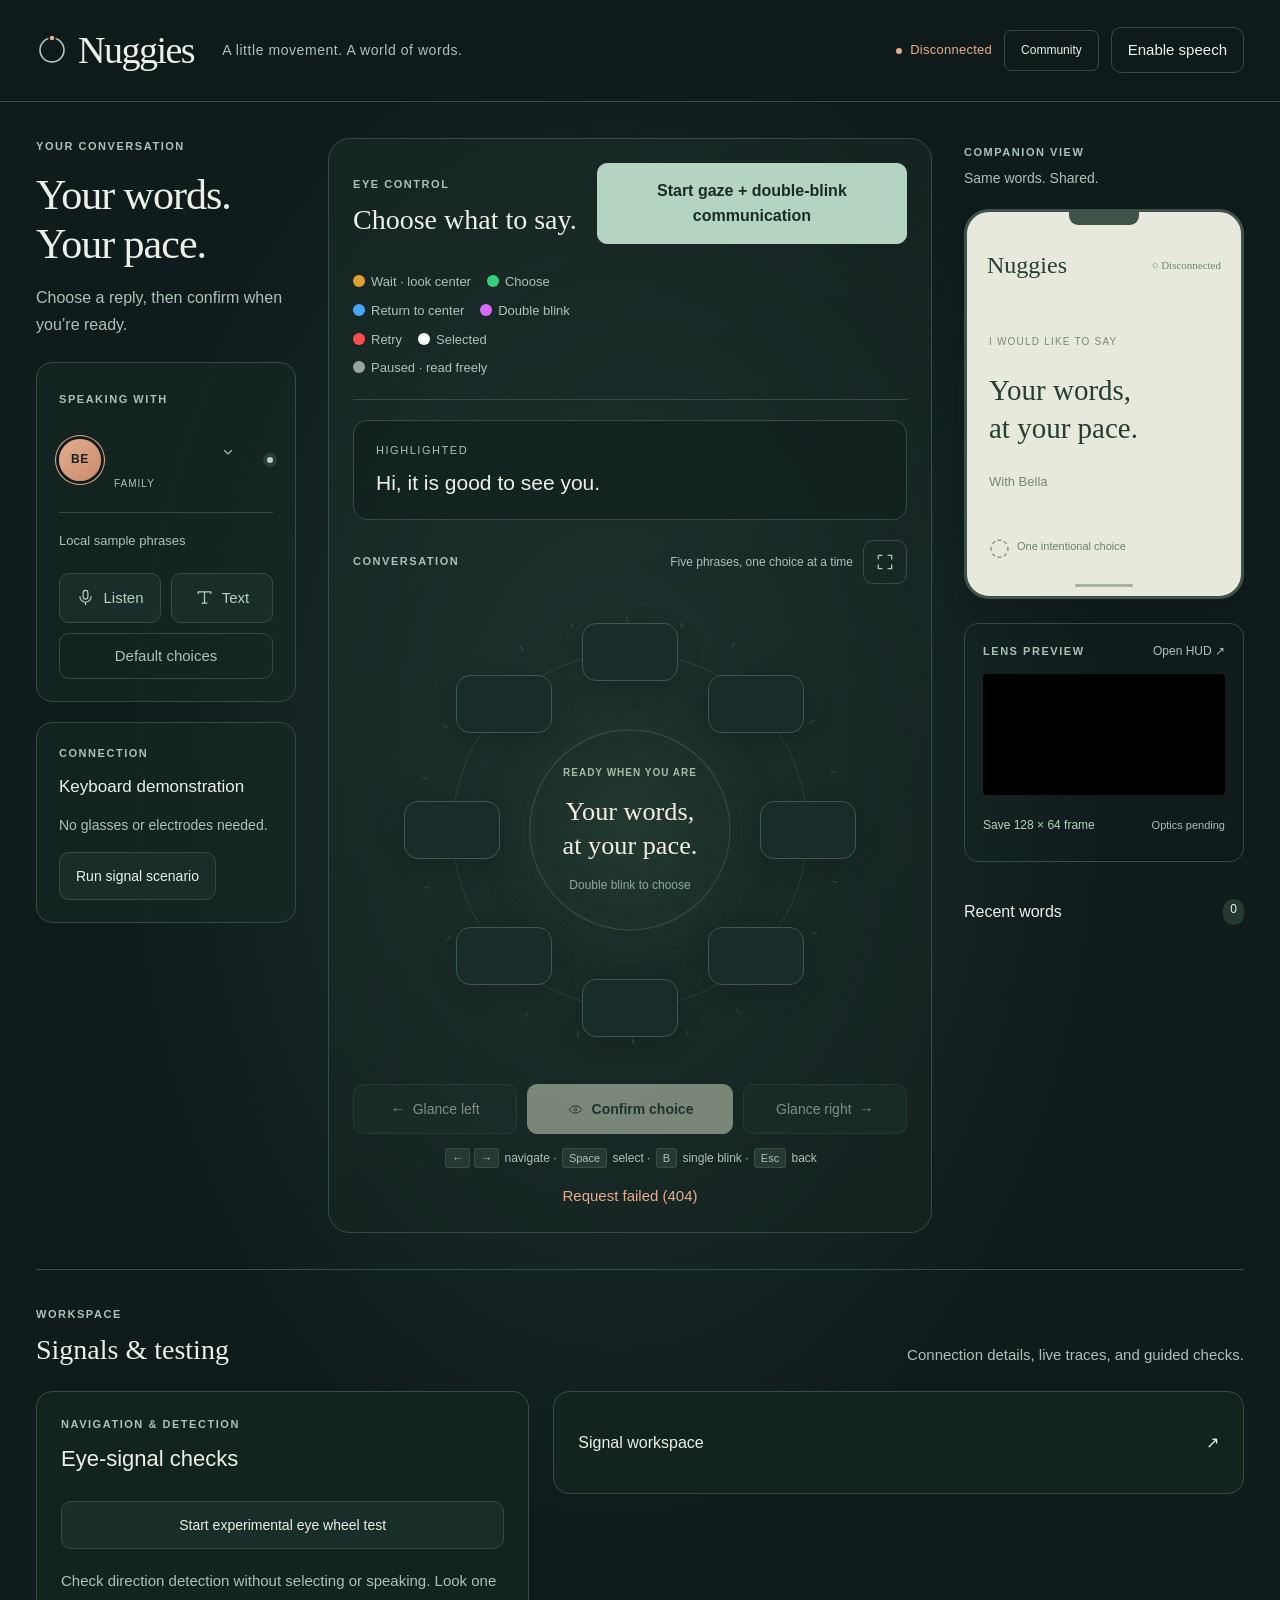
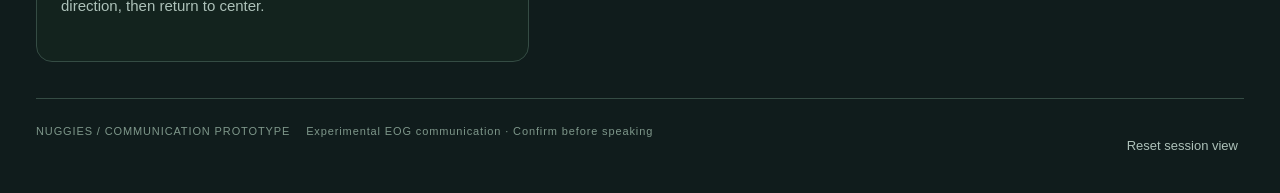
==== commit 15374bbb: "Add default wheel choices without resetting eye detection" ====
--- a/frontend/index.html
+++ b/frontend/index.html
@@ -33,6 +33,7 @@
           <div class="text-field"><input id="heard-input" type="text" maxlength="280" placeholder="Type it here…" autocomplete="off"><button id="text-send" type="submit" aria-label="Suggest replies"><svg viewBox="0 0 24 24" aria-hidden="true"><path d="M5 12h14M13 6l6 6-6 6"/></svg></button></div>
           <div class="muted">Press Enter to get reply suggestions.</div>
         </form>
+        <button id="default-choices" type="button" class="quiet-button clear-suggestions" title="Restore Hello, Goodbye, Yes, No and Help">Default choices</button>
         <button id="suggest-clear" class="quiet-button clear-suggestions" hidden>Use sample phrases</button>
       </div>
       <div class="input-card"><div class="eyebrow">CONNECTION</div><div id="source-name" class="source-name">Keyboard demonstration</div><p id="input-detail">No glasses or electrodes needed.</p><button id="scenario" class="outline-button">Run signal scenario</button></div>
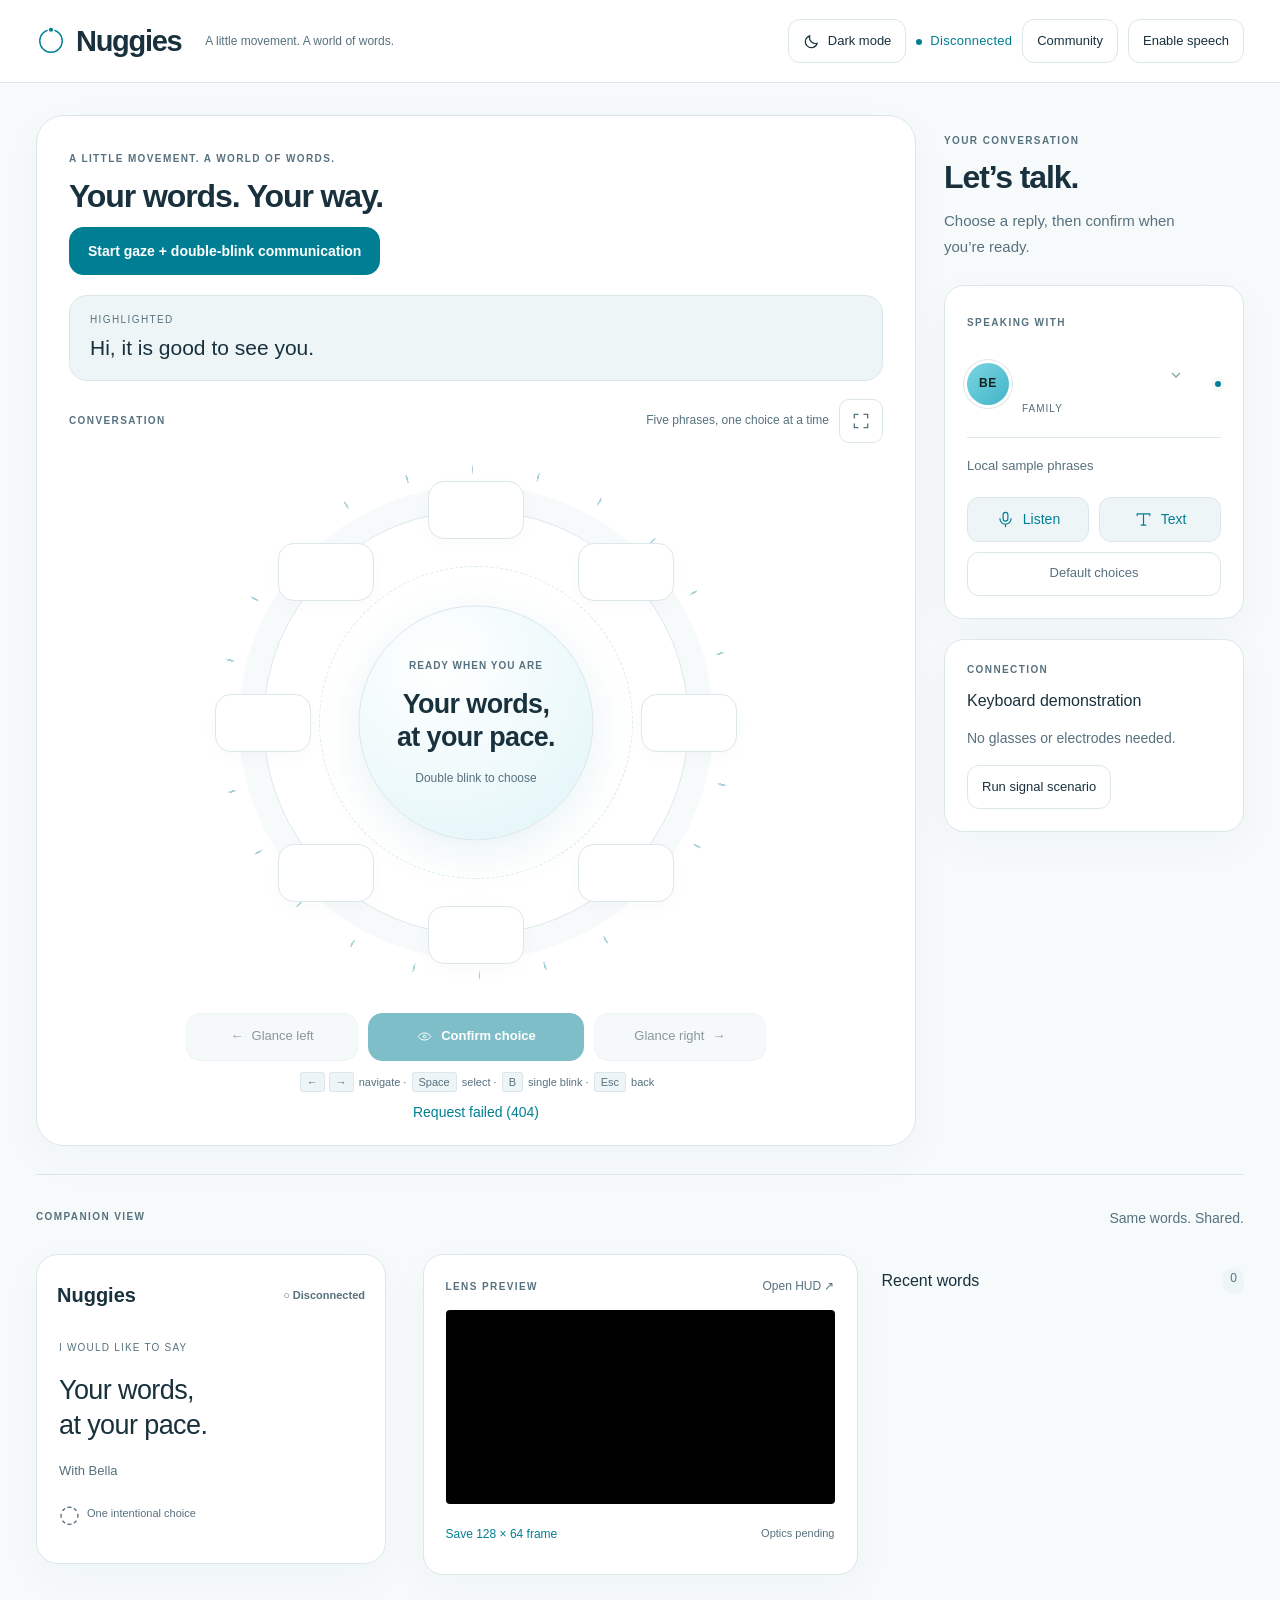
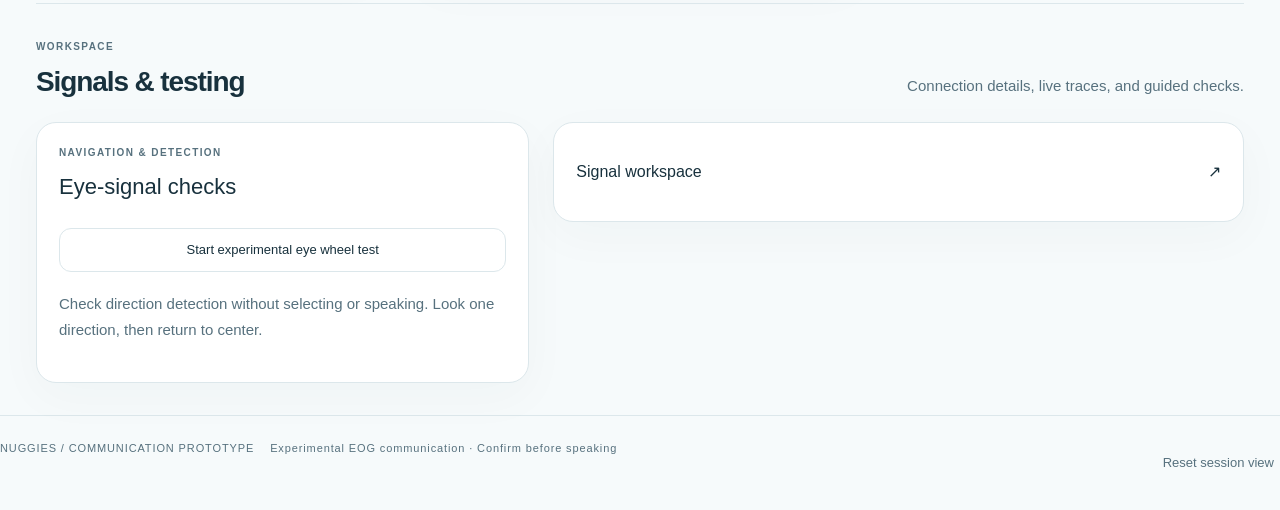
==== commit 44c1fa33: "Redesign companion around the wheel with cyan accents and dark mode" ====
--- a/frontend/index.html
+++ b/frontend/index.html
@@ -3,22 +3,24 @@
 <head>
   <meta charset="utf-8">
   <meta name="viewport" content="width=device-width,initial-scale=1">
-  <meta name="theme-color" content="#101c1c">
+  <meta name="theme-color" content="#f6fafb">
   <title>Nuggies</title>
   <link rel="icon" href="favicon.svg" type="image/svg+xml">
   <link rel="stylesheet" href="styles.css">
   <link rel="stylesheet" href="homepage.css">
+  <link rel="stylesheet" href="theme.css">
+  <script src="theme.js"></script>
 </head>
 <body class="homepage">
   <header class="topbar">
     <a class="brand" href="/" aria-label="Nuggies companion home"><svg viewBox="0 0 32 32" aria-hidden="true"><circle cx="16" cy="16" r="12"/><circle cx="16" cy="4" r="3"/></svg><span>Nuggies</span></a>
     <span class="top-description">A little movement. A world of words.</span>
-    <div class="top-actions"><span id="connection" class="status">Connecting</span><a class="quiet-button" href="/community" style="text-decoration:none">Community</a><button id="audio-toggle" class="quiet-button" aria-pressed="false">Enable speech</button></div>
+    <div class="top-actions"><button id="theme-toggle" class="quiet-button" type="button" aria-pressed="false" aria-label="Switch to dark mode"><svg viewBox="0 0 24 24" aria-hidden="true"><path d="M20 14.5A8.5 8.5 0 0 1 9.5 4a8.5 8.5 0 1 0 10.5 10.5Z"/></svg><span data-theme-label>Dark mode</span></button><span id="connection" class="status">Connecting</span><a class="quiet-button" href="/community" style="text-decoration:none">Community</a><button id="audio-toggle" class="quiet-button" aria-pressed="false">Enable speech</button></div>
   </header>
   <main id="companion" class="workspace">
     <aside class="context-panel">
       <div class="eyebrow">YOUR CONVERSATION</div>
-      <h1>Your words.<br>Your pace.</h1>
+      <h1>Let’s talk.</h1>
       <p class="intro">Choose a reply, then confirm when you’re ready.</p>
       <div class="context-card">
         <label class="eyebrow" for="contact">SPEAKING WITH</label>
@@ -40,7 +42,7 @@
 
     </aside>
     <section class="wheel-panel" aria-label="Communication wheel">
-      <div class="communication-toolbar"><div><span class="eyebrow">EYE CONTROL</span><h2>Choose what to say.</h2></div><button id="eog-communication-toggle" type="button" class="outline-button" aria-pressed="false">Start gaze + double-blink communication</button><p id="eog-communication-status" role="status"></p><ul id="eog-cue-legend" class="eog-cue-legend" hidden><li data-cue="wait">Wait · look center</li><li data-cue="ready">Choose</li><li data-cue="detected">Return to center</li><li data-cue="confirm">Double blink</li><li data-cue="retry">Retry</li><li data-cue="selected">Selected</li><li data-cue="paused">Paused · read freely</li></ul></div>
+      <div class="communication-toolbar"><div><span class="eyebrow">A LITTLE MOVEMENT. A WORLD OF WORDS.</span><h2>Your words. Your way.</h2></div><button id="eog-communication-toggle" type="button" class="outline-button" aria-pressed="false">Start gaze + double-blink communication</button><p id="eog-communication-status" role="status"></p><ul id="eog-cue-legend" class="eog-cue-legend" hidden><li data-cue="wait">Wait · look center</li><li data-cue="ready">Choose</li><li data-cue="detected">Return to center</li><li data-cue="confirm">Double blink</li><li data-cue="retry">Retry</li><li data-cue="selected">Selected</li><li data-cue="paused">Paused · read freely</li></ul></div>
       <div class="preview"><span id="preview-label" class="preview-label">HIGHLIGHTED</span><span id="preview-text">Hi, it is good to see you.</span></div>
       <div class="wheel-heading"><span class="eyebrow" id="screen-name">CONVERSATION</span><span id="page-info" class="muted">Five phrases, one choice at a time</span><button id="wheel-focus" type="button" class="wheel-focus" aria-pressed="false" aria-label="Show the wheel full screen" title="Full screen"><svg viewBox="0 0 24 24" aria-hidden="true"><path class="focus-enter" d="M4 9V4h5M15 4h5v5M20 15v5h-5M9 20H4v-5"/><path class="focus-exit" d="M9 4v5H4M20 9h-5V4M15 20v-5h5M4 15h5v5"/></svg></button></div>
       <div class="wheel" id="wheel">
@@ -60,7 +62,7 @@
       <details class="history-details"><summary>Recent words <span id="history-count">0</span></summary><ol id="history"></ol></details>
     </aside>
     <button id="mobile-tools-toggle" class="outline-button mobile-tools-toggle" type="button" aria-expanded="false">More tools</button>
-    <section class="tools-panel" aria-label="Signal tools"><div class="tools-heading"><div><span class="eyebrow">WORKSPACE</span><h2>Signals & testing</h2></div><p>Connection details, live traces, and guided checks.</p></div>      <section class="wheel-test-controls"><div class="eyebrow">NAVIGATION & DETECTION</div><h3>Eye-signal checks</h3><button id="speed-test-start" type="button" class="outline-button" hidden>Start recorded wheel speed check</button><p id="speed-test-results" role="status"></p><button id="wheel-test-toggle" type="button" class="outline-button" aria-pressed="false">Start experimental eye wheel test</button><p>Check direction detection without selecting or speaking. Look one direction, then return to center.</p><p id="wheel-test-status" role="status"></p><p id="gaze-readings"></p><div id="eog-guidance" hidden><progress id="eog-progress" max="1" value="0" aria-label="Clean resting signal progress"></progress><p id="eog-event" role="status"></p><p id="eog-quality"></p><button id="eog-recenter" type="button" class="outline-button">Recenter · look straight ahead</button><p id="eog-mode-help">In navigation checks, blinks are observed without selection or speech.</p></div></section><details class="signal-details"><summary>Signal workspace <span>↗</span></summary><button id="expand-signal" type="button" class="outline-button" aria-pressed="false">Expand signal workspace</button><canvas id="trace" width="1600" height="600" aria-label="Horizontal and vertical raw ADC trace"></canvas><div class="trace-legend"><span>● Horizontal</span><span>● Vertical</span></div><div id="signal-info" class="muted"></div><label class="trial-control">Trial label<select id="trial-label"><option value="unlabeled">Unlabeled</option><option value="neutral">Neutral</option><option value="left">Left</option><option value="right">Right</option><option value="up">Up</option><option value="down">Down</option><option value="blink">Blink</option><option value="double_blink">Double blink</option><option value="held_gaze">Held gaze</option></select></label><div class="muted">Set before each trial. Labels accompany live app recordings.</div><button id="wheel-test-stop" type="button" class="outline-button" disabled>Stop eye wheel test</button><div class="recording-controls"><span id="recording-status" role="status">Not recording</span> <button id="record-stop" type="button" class="outline-button" disabled>Stop recording · keep monitor open</button></div><section class="guided-test"><h2>Guided eye-signal test</h2><p id="guided-cue" role="status">Start when ready. Follow the cues without changing labels manually.</p><div id="guided-progress"></div><label class="trial-control">Test<select id="guided-protocol"><option value="speed">Wheel speed check · 12 directions</option><option value="diagnostic">Live detector check · about 2m 40s</option><option value="horizontal">Left/right and single blinks · 2m 55s</option><option value="vertical">Up/down, single and double blinks · 3m 45s</option><option value="double_blink">Double blinks only · 1m 15s</option></select></label><button id="guided-start" type="button" class="outline-button">Start guided test</button> <button id="guided-stop" type="button" class="outline-button" disabled>Stop test</button><p id="guided-why" role="status" class="guided-why"></p><p class="muted">The live detector check includes two attempts per direction, single blink and double blink. It waits for Ready before the next attempt. Other tests collect five trials per movement type. Keep this page visible and follow the center returns. Stopping the test leaves recording running.</p></section><div id="input-error" role="status"></div></details></section>
+    <section id="signal-tools" class="tools-panel" aria-label="Signal tools"><div class="tools-heading"><div><span class="eyebrow">WORKSPACE</span><h2>Signals & testing</h2></div><p>Connection details, live traces, and guided checks.</p></div>      <section class="wheel-test-controls"><div class="eyebrow">NAVIGATION & DETECTION</div><h3>Eye-signal checks</h3><button id="speed-test-start" type="button" class="outline-button" hidden>Start recorded wheel speed check</button><p id="speed-test-results" role="status"></p><button id="wheel-test-toggle" type="button" class="outline-button" aria-pressed="false">Start experimental eye wheel test</button><p>Check direction detection without selecting or speaking. Look one direction, then return to center.</p><p id="wheel-test-status" role="status"></p><p id="gaze-readings"></p><div id="eog-guidance" hidden><progress id="eog-progress" max="1" value="0" aria-label="Clean resting signal progress"></progress><p id="eog-event" role="status"></p><p id="eog-quality"></p><button id="eog-recenter" type="button" class="outline-button">Recenter · look straight ahead</button><p id="eog-mode-help">In navigation checks, blinks are observed without selection or speech.</p></div></section><details class="signal-details"><summary>Signal workspace <span>↗</span></summary><button id="expand-signal" type="button" class="outline-button" aria-pressed="false">Expand signal workspace</button><canvas id="trace" width="1600" height="600" aria-label="Horizontal and vertical raw ADC trace"></canvas><div class="trace-legend"><span>● Horizontal</span><span>● Vertical</span></div><div id="signal-info" class="muted"></div><label class="trial-control">Trial label<select id="trial-label"><option value="unlabeled">Unlabeled</option><option value="neutral">Neutral</option><option value="left">Left</option><option value="right">Right</option><option value="up">Up</option><option value="down">Down</option><option value="blink">Blink</option><option value="double_blink">Double blink</option><option value="held_gaze">Held gaze</option></select></label><div class="muted">Set before each trial. Labels accompany live app recordings.</div><button id="wheel-test-stop" type="button" class="outline-button" disabled>Stop eye wheel test</button><div class="recording-controls"><span id="recording-status" role="status">Not recording</span> <button id="record-stop" type="button" class="outline-button" disabled>Stop recording · keep monitor open</button></div><section class="guided-test"><h2>Guided eye-signal test</h2><p id="guided-cue" role="status">Start when ready. Follow the cues without changing labels manually.</p><div id="guided-progress"></div><label class="trial-control">Test<select id="guided-protocol"><option value="speed">Wheel speed check · 12 directions</option><option value="diagnostic">Live detector check · about 2m 40s</option><option value="horizontal">Left/right and single blinks · 2m 55s</option><option value="vertical">Up/down, single and double blinks · 3m 45s</option><option value="double_blink">Double blinks only · 1m 15s</option></select></label><button id="guided-start" type="button" class="outline-button">Start guided test</button> <button id="guided-stop" type="button" class="outline-button" disabled>Stop test</button><p id="guided-why" role="status" class="guided-why"></p><p class="muted">The live detector check includes two attempts per direction, single blink and double blink. It waits for Ready before the next attempt. Other tests collect five trials per movement type. Keep this page visible and follow the center returns. Stopping the test leaves recording running.</p></section><div id="input-error" role="status"></div></details></section>
   </main>
   <main id="hud-only" hidden><canvas id="hud-full" width="512" height="256" aria-label="Read-only lens display"></canvas><p id="hud-status">Connecting to the shared wheel…</p><div class="hud-settings"><label><input type="checkbox" id="mirror-x"> Mirror horizontally</label><label><input type="checkbox" id="mirror-y"> Mirror vertically</label><label>Scale <input id="hud-scale" type="range" min="25" max="100" value="80"></label><a href="/">Companion</a></div></main>
   <dialog id="token-dialog"><form method="dialog"><h2>Join the session</h2><p>Enter the session token from the person hosting this demo.</p><input id="token-input" type="password" autocomplete="off" aria-label="Session token"><button id="token-submit" value="join">Join</button></form></dialog>
--- a/frontend/theme.css
+++ b/frontend/theme.css
@@ -0,0 +1,159 @@
+/* Orbital: quiet surfaces and generous type, with a stationary communication wheel. */
+:root{color-scheme:light;--bg:#f6fafb;--panel:#fff;--surface:#edf5f7;--line:#dce7eb;--text:#18313d;--muted:#57717e;--accent:#007f94;--green:#007f94;--accent-soft:#e0f5f8;--on-accent:#fff;--shadow:0 14px 48px #18313d08}
+:root[data-theme=dark]{color-scheme:dark;--bg:#0c171e;--panel:#13232d;--surface:#1b303b;--line:#2b4351;--text:#e9f5f8;--muted:#a0b8c4;--accent:#5bd8e9;--green:#5bd8e9;--accent-soft:#163943;--on-accent:#082b35;--shadow:0 14px 48px #0002}
+body,.homepage{background:var(--bg);color:var(--text);font-family:ui-sans-serif,-apple-system,BlinkMacSystemFont,"Segoe UI",sans-serif}
+/* Remove the legacy homepage palette so both themes share root tokens. */
+.homepage{--muted:#57717e;--line:#dce7eb}
+:root[data-theme=dark] .homepage{--muted:#a0b8c4;--line:#2b4351}
+[hidden]{display:none!important}
+button,a,input,select,summary{ -webkit-tap-highlight-color:transparent }
+button:hover:not(:disabled){filter:none}
+button:focus-visible,a:focus-visible,input:focus-visible,select:focus-visible,summary:focus-visible{outline:3px solid var(--accent);outline-offset:4px}
+.topbar,.homepage .topbar{height:auto;min-height:82px;padding:18px 36px;gap:24px;background:var(--panel)}
+.brand,.homepage .brand{font-family:inherit;font-size:29px;font-weight:650;letter-spacing:-1.3px;gap:10px}
+.brand svg,.homepage .brand svg{width:30px;height:30px;stroke:var(--accent)}
+.top-description,.homepage .top-description{font-size:12px;letter-spacing:0;color:var(--muted)}
+.top-actions,.homepage .top-actions{gap:10px;flex-wrap:wrap}
+.quiet-button,.homepage .quiet-button,.outline-button,.homepage .outline-button{display:inline-flex;align-items:center;justify-content:center;gap:8px;min-height:44px;padding:10px 14px;background:var(--panel);border:1px solid var(--line);border-radius:12px;color:var(--text);font-size:13px;text-decoration:none;transition:background .16s,border-color .16s}
+.quiet-button:hover,.outline-button:hover{background:var(--surface)}
+#theme-toggle svg{width:17px;height:17px;fill:none;stroke:currentColor;stroke-width:1.6}
+.homepage .workspace{max-width:1440px;grid-template-columns:minmax(0,1fr) 300px;gap:28px;padding:32px 36px;align-items:start}
+.homepage .wheel-panel{grid-column:1;grid-row:1;padding:28px 32px 20px;border-radius:28px;background:var(--panel);box-shadow:var(--shadow);border:1px solid var(--line)}
+.homepage .mobile-tools-toggle{display:none}
+.homepage .context-panel{grid-column:2;grid-row:1;padding:18px 0 0}
+.homepage h1,.homepage h2,.community h1,.community h2{font-family:inherit;font-weight:600;letter-spacing:-1.1px}
+.homepage h1{font-size:32px;margin:10px 0 12px}
+.homepage .intro{font-size:15px;line-height:1.7;margin-bottom:26px}
+.homepage h2{font-size:clamp(27px,2.5vw,36px);line-height:1.15;margin:8px 0 0}
+.homepage .eyebrow{font-size:10px;letter-spacing:.14em}
+.homepage .communication-toolbar{grid-template-columns:1fr;gap:12px;border:0;padding:0}
+.homepage #eog-communication-toggle{justify-self:start;width:auto;max-width:100%;min-height:46px;padding:12px 18px;font-size:14px;background:var(--accent);border-color:var(--accent);color:var(--on-accent);border-radius:14px}
+.homepage #eog-communication-toggle[aria-pressed=true]{background:var(--accent-soft);color:var(--accent);border-color:var(--accent)}
+.homepage #eog-communication-status{font-size:14px;min-height:0}
+.homepage #eog-communication-status:empty{display:none}
+.homepage .preview{margin-top:20px;min-height:84px;padding:16px 20px;background:var(--surface);border:1px solid var(--line);border-radius:18px;gap:4px}
+.homepage .preview-label{font-size:10px;color:var(--muted)}
+.homepage #preview-text{font-size:21px;color:var(--text);font-weight:500}
+.homepage .preview.confirmation-ready{background:var(--accent-soft);border-color:var(--accent)}
+.homepage .wheel-heading{padding-top:18px}
+.homepage .wheel-heading .muted{display:block;color:var(--muted)}
+.homepage .wheel{width:min(100%,560px);margin:0 auto;--slot-radius:38%}
+.homepage .orbit-outer{inset:12%;border:1px solid var(--line);box-shadow:0 0 0 24px color-mix(in srgb,var(--surface) 50%,transparent)}
+.homepage .orbit-inner{border-color:var(--accent);opacity:.16}
+.homepage .orbit-tick{background:repeating-conic-gradient(transparent 0deg 14deg,var(--accent) 14deg 14.4deg,transparent 14.4deg 15deg);opacity:.35}
+.homepage .wheel-center{width:42%;height:42%;border:1px solid var(--line);background:radial-gradient(circle at 35% 25%,var(--panel),var(--accent-soft));box-shadow:0 12px 48px color-mix(in srgb,var(--accent) 9%,transparent)}
+.homepage .wheel-center .eyebrow,.homepage .center-footer{color:var(--muted)}
+.homepage .wheel-center p{font-family:inherit;color:var(--text);font-weight:550;font-size:clamp(22px,2.1vw,30px);letter-spacing:-.6px;line-height:1.25}
+.homepage .slot,.homepage .slot.utility{background:var(--panel);color:var(--text);border:1px solid var(--line);box-shadow:0 5px 18px #18313d06;border-radius:16px;min-width:96px;max-width:130px;font-size:17px;font-weight:550;padding:13px 16px}
+.homepage .slot.utility{color:var(--muted);font-size:15px}
+.homepage .slot.selected,.homepage .slot.utility.selected{background:var(--accent-soft);color:var(--accent);border-color:var(--accent);box-shadow:0 0 0 4px color-mix(in srgb,var(--accent) 9%,transparent)}
+.homepage.communication-active .wheel{--slot-radius:33%}
+.homepage.communication-active .wheel-center{width:30%;height:30%;padding:10px}
+.homepage.communication-active .slot{font-size:22px;min-width:112px;max-width:160px}
+.homepage.communication-active .slot.utility{font-size:19px;min-width:100px}
+.homepage .gesture-controls{margin:10px 0 0;gap:10px;max-width:580px;margin-inline:auto}
+.homepage .gesture-controls button{background:var(--surface);color:var(--text);border-color:var(--line);border-radius:14px;min-height:48px;font-size:13px}
+.homepage .gesture-controls .select-button{background:var(--accent);color:var(--on-accent);border-color:var(--accent)}
+.homepage .keyboard-help{font-size:11px;margin:10px 0 0}
+kbd,#history-count{background:var(--surface);color:var(--muted);border-color:var(--line)}
+.homepage .feedback{margin:8px 0 0;color:var(--accent);font-size:14px}
+.homepage .context-card,.homepage .input-card,.homepage .text-panel,.homepage .wheel-test-controls,.homepage .signal-details,.homepage .hud-card{background:var(--panel);border:1px solid var(--line);border-radius:20px;padding:22px;box-shadow:var(--shadow)}
+.homepage .context-note{color:var(--muted)}
+.homepage .context-note span{font-size:13px}
+.homepage .contact-row select{font-family:inherit;font-size:23px;font-weight:550}
+.contact-row select:hover,.contact-row select:focus-visible{background-color:var(--surface)}
+.avatar,[data-tone="0"]{--tone-a:#7bd5e2;--tone-b:#41b4c7}
+.avatar{box-shadow:0 0 0 3px var(--panel),0 0 0 4px var(--line)}
+.homepage .listen-btn{background:var(--surface);color:var(--accent);padding:10px;font-size:14px}
+.homepage .clear-suggestions{display:block;width:100%;font-size:13px;background:var(--panel);color:var(--muted)}
+.homepage .input-card{margin-top:20px}
+.homepage .source-name{font-size:16px}
+.homepage .text-field input{font-size:15px}
+.text-field button{color:var(--on-accent)}
+input::placeholder{color:var(--muted)}
+.homepage .mirror-panel{grid-column:1/-1;display:grid;grid-template-columns:1fr 1.2fr 1fr;gap:24px;border-top:1px solid var(--line);padding-top:28px}
+.homepage .mirror-heading{grid-column:1/-1;display:flex;align-items:center;padding:0}
+.homepage .phone{width:100%;max-width:350px;height:310px;margin:0;border:1px solid var(--line);border-radius:22px;background:var(--panel);color:var(--text);box-shadow:var(--shadow)}
+.homepage .phone-notch,.homepage .phone-home{display:none}
+.homepage .phone-top{font-family:inherit;font-size:20px;font-weight:600;padding-top:24px}
+.homepage .phone-content{padding-top:22px}
+.homepage .phone-content p{font-family:inherit;font-size:27px;letter-spacing:-.6px;max-height:125px;margin:14px 0}
+.phone-live,.phone-kicker,.phone-contact,.phone-bottom,.tiny-orbit{color:var(--muted)}
+.homepage .hud-card,.homepage .history-details{margin-top:0;align-self:start}
+.homepage .history-details{grid-column:auto}
+.homepage .tools-panel{grid-template-columns:1fr 1.4fr;margin-top:0;padding-top:28px}
+.homepage .tools-heading h2{font-size:28px}
+.homepage .signal-details canvas{background:#0b1717}
+.homepage footer{max-width:1368px;margin:0 auto;padding:24px 0;color:var(--muted)}
+/* State colours keep their meaning; the cue is an outline, not a moving target. */
+body[data-eog-cue=selected]{--cue:var(--accent)}
+body[data-eog-cue]::after{box-shadow:inset 0 0 0 8px var(--cue)}
+body[data-eog-cue] .wheel-panel{border:1px solid var(--cue);background:var(--panel)}
+body[data-eog-cue] .wheel-center{background:color-mix(in srgb,var(--cue) 12%,var(--panel));border:3px solid var(--cue);box-shadow:0 0 36px color-mix(in srgb,var(--cue) 12%,transparent)}
+body[data-eog-cue=confirm]::after,body[data-eog-cue=confirm] .wheel-center{animation:none}
+.eog-cue-legend [data-cue=selected]{--dot:var(--accent)}
+/* Community shares the palette and type, preserving its editing behaviour. */
+.community h1{font-size:42px}
+.community :is(.member-card,.example-notes,.notes-editor,.notes-area,.default-style-card){background:var(--panel);border-color:var(--line);border-radius:18px}
+.community :is(input,textarea){background:var(--bg);color:var(--text);border-color:var(--line)}
+.community :is(.add-button,.save-notes){background:var(--accent);color:var(--on-accent)}
+.community :is(.example-hint,.privacy-note,.member-meta,.notes-hint,.page-status){color:var(--muted)}
+.community blockquote{background:var(--surface);color:var(--text);border-color:var(--accent)}
+.homepage.wheel-focus-open .wheel-panel{background:var(--bg)}
+.homepage.wheel-focus-open .wheel{width:min(100%,max(260px,calc(100dvh - 350px)))}
+.homepage.hud-body{background:#000}
+@media(max-width:1100px){
+ .homepage .workspace{grid-template-columns:minmax(0,1fr) 280px;padding:24px;gap:22px}
+ .homepage .wheel-panel{padding:24px 20px 18px}.top-description{display:none}
+ .homepage .wheel-center p{font-size:24px}
+ .homepage .mirror-panel{grid-template-columns:1fr 1fr}.homepage .history-details{grid-column:1/-1}
+ .homepage footer{margin:0 24px}
+}
+@media(max-width:760px){
+ .topbar,.homepage .topbar{padding:16px 20px;gap:12px;flex-wrap:wrap}
+ .top-actions,.homepage .top-actions{margin:0;width:100%;gap:8px}
+ .top-actions .status{margin-right:auto}
+ .homepage .workspace{display:flex;padding:16px;gap:22px}
+ .homepage .wheel-panel{padding:22px 16px 16px;border-radius:24px}
+ .homepage .communication-toolbar>div:first-child{display:block}
+ .homepage .communication-toolbar h2{font-size:27px}
+ .homepage .mobile-tools-toggle{display:block}
+ .homepage .context-panel,.homepage .mirror-panel{display:contents}
+ .homepage .wheel{max-width:500px}
+ .homepage .wheel-center p{font-size:23px}
+ .homepage .gesture-controls{position:static;margin:12px 0 0;padding:0;background:transparent;border:0}
+ .homepage .slot,.homepage .slot.utility{min-width:76px;max-width:100px;font-size:14px;padding:10px}
+ .homepage.communication-active .slot{font-size:18px;min-width:86px;max-width:118px}
+ .homepage.communication-active .slot.utility{font-size:16px;min-width:80px}
+ .homepage .tools-panel{grid-template-columns:1fr}
+ .homepage .phone{max-width:none}
+ .homepage footer{margin:0 16px}
+}
+@media(max-width:420px){
+ .topbar,.homepage .topbar{padding:14px 16px}.homepage .workspace{padding:10px}
+ .top-actions,.homepage .top-actions{gap:6px}.quiet-button,.homepage .quiet-button{font-size:12px;padding:9px 10px}
+ .homepage .top-actions #connection{order:5;font-size:11px}
+ .homepage #theme-toggle{margin-left:auto}
+ .homepage #theme-toggle [data-theme-label]{display:none}
+ .homepage .top-actions{justify-content:flex-start}
+ .homepage .top-actions .status{margin-right:0}
+ .homepage .wheel-panel{padding:20px 10px 12px}
+ .homepage .communication-toolbar{padding:0 4px}.homepage .communication-toolbar h2{font-size:25px}
+ .homepage .communication-toolbar .eyebrow{font-size:8px}
+ .homepage #eog-communication-toggle{font-size:13px;padding:10px 12px}
+ .homepage .wheel-heading{padding-inline:4px}.homepage .wheel-heading .muted{font-size:10px}
+ .homepage .wheel-center{width:42%;height:42%;padding:10px}.homepage .wheel-center p{font-size:18px}
+ .homepage .wheel-center .eyebrow{font-size:8px}.homepage .center-footer{font-size:10px}
+ .homepage .slot,.homepage .slot.utility{min-width:64px;max-width:80px;font-size:12px;padding:9px 6px;min-height:44px}
+ .homepage.communication-active .slot{font-size:16px;min-width:76px;max-width:94px;padding:10px 6px}
+ .homepage.communication-active .slot.utility{font-size:14px;min-width:70px}
+ .homepage .gesture-controls button{font-size:11px;padding:10px 4px}.homepage #preview-text{font-size:18px}
+ .homepage .wheel-center .eyebrow{letter-spacing:.04em}
+}
+@media(prefers-reduced-motion:reduce){*,*::before,*::after{animation:none!important;transition:none!important;scroll-behavior:auto!important}}
+
+.community :is(.notes-saved,.edit-form,.try,.try-results li){background:var(--surface);border-color:var(--line)}
+.community :is(.notes-text,.tag,.chip,.try-results li){color:var(--text)}
+.community .chip[aria-pressed=true]{color:var(--on-accent)}
+.community :is(.member-name,.notes-text){font-family:inherit}
+.community :is(.intro,.privacy-note,.example-hint,.notes-meta,.drop-hint,.card-status,.choice-label){font-size:13px}
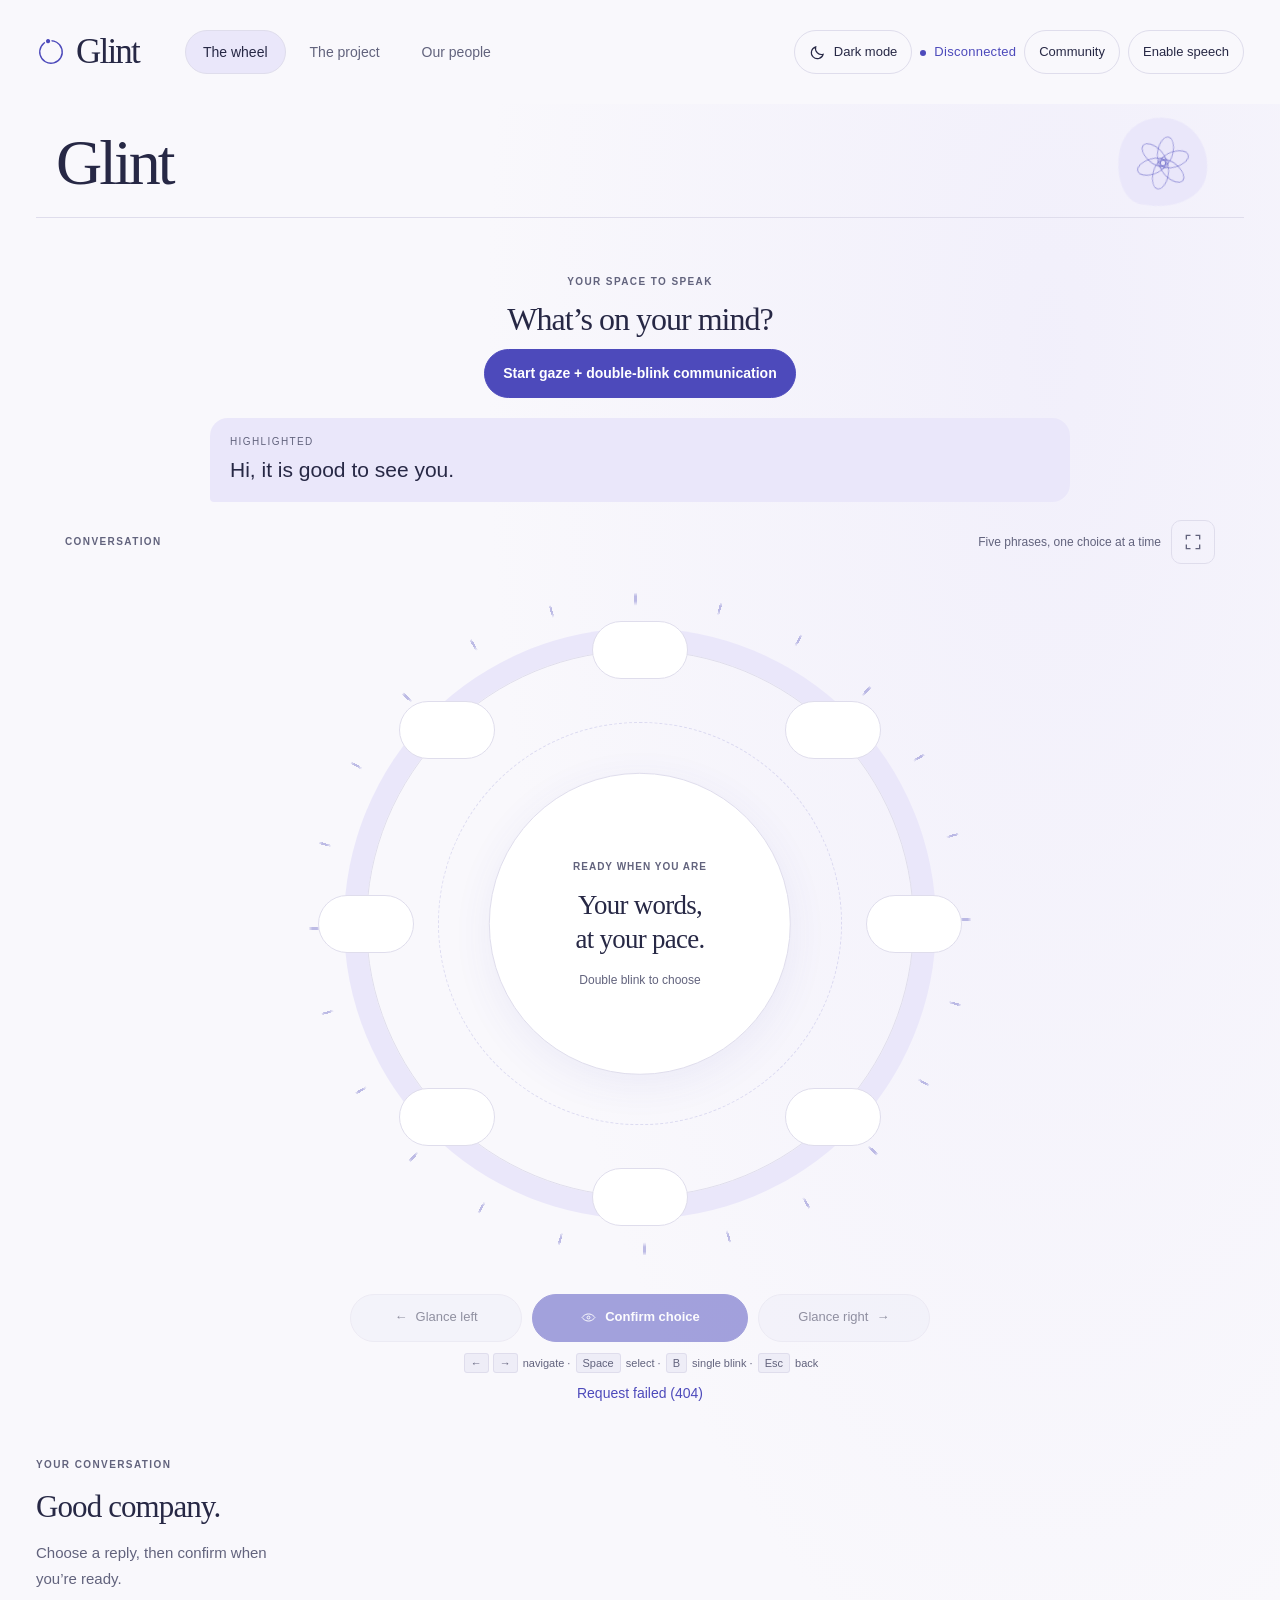
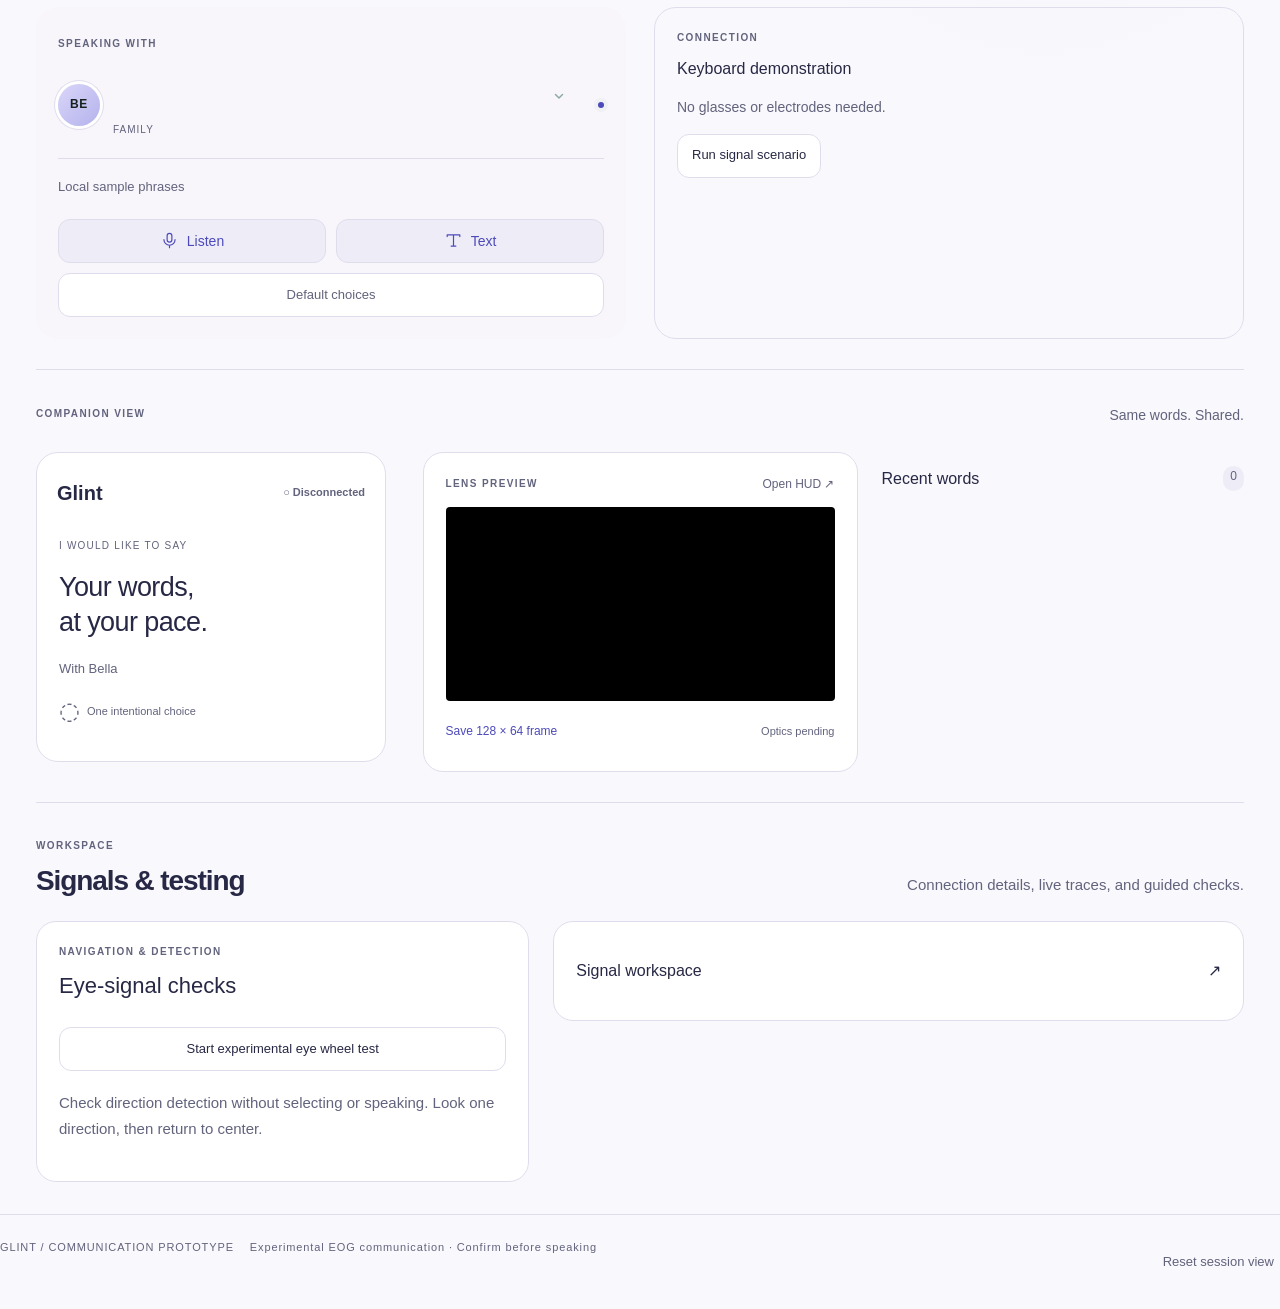
==== commit 16436510: "Introduce Glint workspace with centered wheel and prominent selection cues" ====
--- a/frontend/index.html
+++ b/frontend/index.html
@@ -3,8 +3,8 @@
 <head>
   <meta charset="utf-8">
   <meta name="viewport" content="width=device-width,initial-scale=1">
-  <meta name="theme-color" content="#f6fafb">
-  <title>Nuggies</title>
+  <meta name="theme-color" content="#f9f8fc">
+  <title>Glint</title>
   <link rel="icon" href="favicon.svg" type="image/svg+xml">
   <link rel="stylesheet" href="styles.css">
   <link rel="stylesheet" href="homepage.css">
@@ -13,14 +13,22 @@
 </head>
 <body class="homepage">
   <header class="topbar">
-    <a class="brand" href="/" aria-label="Nuggies companion home"><svg viewBox="0 0 32 32" aria-hidden="true"><circle cx="16" cy="16" r="12"/><circle cx="16" cy="4" r="3"/></svg><span>Nuggies</span></a>
-    <span class="top-description">A little movement. A world of words.</span>
+    <a class="brand" href="/" aria-label="Glint companion home"><svg viewBox="0 0 32 32" aria-hidden="true"><circle cx="16" cy="16" r="12"/><circle cx="16" cy="4" r="3"/></svg><span>Glint</span></a>
+    <nav class="workspace-nav" aria-label="Project workspace">
+      <button type="button" data-workspace="wheel" aria-current="page">The wheel</button>
+      <button type="button" data-workspace="project">The project</button>
+      <button type="button" data-workspace="team">Our people</button>
+    </nav>
     <div class="top-actions"><button id="theme-toggle" class="quiet-button" type="button" aria-pressed="false" aria-label="Switch to dark mode"><svg viewBox="0 0 24 24" aria-hidden="true"><path d="M20 14.5A8.5 8.5 0 0 1 9.5 4a8.5 8.5 0 1 0 10.5 10.5Z"/></svg><span data-theme-label>Dark mode</span></button><span id="connection" class="status">Connecting</span><a class="quiet-button" href="/community" style="text-decoration:none">Community</a><button id="audio-toggle" class="quiet-button" aria-pressed="false">Enable speech</button></div>
   </header>
   <main id="companion" class="workspace">
+    <section class="welcome" aria-labelledby="welcome-title">
+      <div><h1 id="welcome-title">Glint</h1><p id="project-tagline"></p></div>
+      <svg class="welcome-flower" viewBox="0 0 200 200" aria-hidden="true"><g fill="none" stroke="currentColor" stroke-width="1.3"><ellipse cx="100" cy="66" rx="22" ry="42"/><ellipse cx="100" cy="66" rx="22" ry="42" transform="rotate(60 100 100)"/><ellipse cx="100" cy="66" rx="22" ry="42" transform="rotate(120 100 100)"/><ellipse cx="100" cy="66" rx="22" ry="42" transform="rotate(180 100 100)"/><ellipse cx="100" cy="66" rx="22" ry="42" transform="rotate(240 100 100)"/><ellipse cx="100" cy="66" rx="22" ry="42" transform="rotate(300 100 100)"/><circle cx="100" cy="100" r="15"/></g></svg>
+    </section>
     <aside class="context-panel">
       <div class="eyebrow">YOUR CONVERSATION</div>
-      <h1>Let’s talk.</h1>
+      <h2>Good company.</h2>
       <p class="intro">Choose a reply, then confirm when you’re ready.</p>
       <div class="context-card">
         <label class="eyebrow" for="contact">SPEAKING WITH</label>
@@ -42,7 +50,7 @@
 
     </aside>
     <section class="wheel-panel" aria-label="Communication wheel">
-      <div class="communication-toolbar"><div><span class="eyebrow">A LITTLE MOVEMENT. A WORLD OF WORDS.</span><h2>Your words. Your way.</h2></div><button id="eog-communication-toggle" type="button" class="outline-button" aria-pressed="false">Start gaze + double-blink communication</button><p id="eog-communication-status" role="status"></p><ul id="eog-cue-legend" class="eog-cue-legend" hidden><li data-cue="wait">Wait · look center</li><li data-cue="ready">Choose</li><li data-cue="detected">Return to center</li><li data-cue="confirm">Double blink</li><li data-cue="retry">Retry</li><li data-cue="selected">Selected</li><li data-cue="paused">Paused · read freely</li></ul></div>
+      <div class="communication-toolbar"><div><span class="eyebrow">YOUR SPACE TO SPEAK</span><h2>What’s on your mind?</h2></div><button id="eog-communication-toggle" type="button" class="outline-button" aria-pressed="false">Start gaze + double-blink communication</button><p id="eog-communication-status" role="status"></p><ul id="eog-cue-legend" class="eog-cue-legend" hidden><li data-cue="wait">Wait · look center</li><li data-cue="ready">Choose</li><li data-cue="detected">Return to center</li><li data-cue="confirm">Double blink</li><li data-cue="retry">Retry</li><li data-cue="selected">Selected</li><li data-cue="paused">Paused · read freely</li></ul></div>
       <div class="preview"><span id="preview-label" class="preview-label">HIGHLIGHTED</span><span id="preview-text">Hi, it is good to see you.</span></div>
       <div class="wheel-heading"><span class="eyebrow" id="screen-name">CONVERSATION</span><span id="page-info" class="muted">Five phrases, one choice at a time</span><button id="wheel-focus" type="button" class="wheel-focus" aria-pressed="false" aria-label="Show the wheel full screen" title="Full screen"><svg viewBox="0 0 24 24" aria-hidden="true"><path class="focus-enter" d="M4 9V4h5M15 4h5v5M20 15v5h-5M9 20H4v-5"/><path class="focus-exit" d="M9 4v5H4M20 9h-5V4M15 20v-5h5M4 15h5v5"/></svg></button></div>
       <div class="wheel" id="wheel">
@@ -57,16 +65,36 @@
     </section>
     <aside class="mirror-panel">
       <div class="mirror-heading"><span class="eyebrow">COMPANION VIEW</span><span class="muted">Same words. Shared.</span></div>
-      <div class="phone"><div class="phone-notch"></div><div class="phone-top"><span>Nuggies</span><span class="phone-live" id="phone-live">● Connecting</span></div><div class="phone-content"><span class="phone-kicker">I WOULD LIKE TO SAY</span><p id="phone-text">Your words,<br>at your pace.</p><span id="phone-contact" class="phone-contact">With Bella</span></div><div class="phone-bottom"><span class="tiny-orbit">◌</span><span>One intentional choice</span></div><div class="phone-home"></div></div>
+      <div class="phone"><div class="phone-notch"></div><div class="phone-top"><span>Glint</span><span class="phone-live" id="phone-live">● Connecting</span></div><div class="phone-content"><span class="phone-kicker">I WOULD LIKE TO SAY</span><p id="phone-text">Your words,<br>at your pace.</p><span id="phone-contact" class="phone-contact">With Bella</span></div><div class="phone-bottom"><span class="tiny-orbit">◌</span><span>One intentional choice</span></div><div class="phone-home"></div></div>
       <div class="hud-card"><div><span class="eyebrow">LENS PREVIEW</span><a href="/hud" target="_blank" rel="noopener">Open HUD ↗</a></div><canvas id="hud-preview" width="512" height="256" aria-label="Monochrome HUD preview"></canvas><div class="hud-tools"><button id="download-hud">Save 128 × 64 frame</button><span>Optics pending</span></div></div>
       <details class="history-details"><summary>Recent words <span id="history-count">0</span></summary><ol id="history"></ol></details>
     </aside>
     <button id="mobile-tools-toggle" class="outline-button mobile-tools-toggle" type="button" aria-expanded="false">More tools</button>
     <section id="signal-tools" class="tools-panel" aria-label="Signal tools"><div class="tools-heading"><div><span class="eyebrow">WORKSPACE</span><h2>Signals & testing</h2></div><p>Connection details, live traces, and guided checks.</p></div>      <section class="wheel-test-controls"><div class="eyebrow">NAVIGATION & DETECTION</div><h3>Eye-signal checks</h3><button id="speed-test-start" type="button" class="outline-button" hidden>Start recorded wheel speed check</button><p id="speed-test-results" role="status"></p><button id="wheel-test-toggle" type="button" class="outline-button" aria-pressed="false">Start experimental eye wheel test</button><p>Check direction detection without selecting or speaking. Look one direction, then return to center.</p><p id="wheel-test-status" role="status"></p><p id="gaze-readings"></p><div id="eog-guidance" hidden><progress id="eog-progress" max="1" value="0" aria-label="Clean resting signal progress"></progress><p id="eog-event" role="status"></p><p id="eog-quality"></p><button id="eog-recenter" type="button" class="outline-button">Recenter · look straight ahead</button><p id="eog-mode-help">In navigation checks, blinks are observed without selection or speech.</p></div></section><details class="signal-details"><summary>Signal workspace <span>↗</span></summary><button id="expand-signal" type="button" class="outline-button" aria-pressed="false">Expand signal workspace</button><canvas id="trace" width="1600" height="600" aria-label="Horizontal and vertical raw ADC trace"></canvas><div class="trace-legend"><span>● Horizontal</span><span>● Vertical</span></div><div id="signal-info" class="muted"></div><label class="trial-control">Trial label<select id="trial-label"><option value="unlabeled">Unlabeled</option><option value="neutral">Neutral</option><option value="left">Left</option><option value="right">Right</option><option value="up">Up</option><option value="down">Down</option><option value="blink">Blink</option><option value="double_blink">Double blink</option><option value="held_gaze">Held gaze</option></select></label><div class="muted">Set before each trial. Labels accompany live app recordings.</div><button id="wheel-test-stop" type="button" class="outline-button" disabled>Stop eye wheel test</button><div class="recording-controls"><span id="recording-status" role="status">Not recording</span> <button id="record-stop" type="button" class="outline-button" disabled>Stop recording · keep monitor open</button></div><section class="guided-test"><h2>Guided eye-signal test</h2><p id="guided-cue" role="status">Start when ready. Follow the cues without changing labels manually.</p><div id="guided-progress"></div><label class="trial-control">Test<select id="guided-protocol"><option value="speed">Wheel speed check · 12 directions</option><option value="diagnostic">Live detector check · about 2m 40s</option><option value="horizontal">Left/right and single blinks · 2m 55s</option><option value="vertical">Up/down, single and double blinks · 3m 45s</option><option value="double_blink">Double blinks only · 1m 15s</option></select></label><button id="guided-start" type="button" class="outline-button">Start guided test</button> <button id="guided-stop" type="button" class="outline-button" disabled>Stop test</button><p id="guided-why" role="status" class="guided-why"></p><p class="muted">The live detector check includes two attempts per direction, single blink and double blink. It waits for Ready before the next attempt. Other tests collect five trials per movement type. Keep this page visible and follow the center returns. Stopping the test leaves recording running.</p></section><div id="input-error" role="status"></div></details></section>
   </main>
+  <main id="project-view" class="project-view" hidden aria-labelledby="project-title">
+    <header class="page-intro"><span class="eyebrow">THE BIG PICTURE</span><h1 id="project-title" tabindex="-1">A small gesture.<br><em>A shared ambition.</em></h1><p>We’re building a way to join the conversation through eye movements.<br>Here’s where the pieces come together.</p></header>
+    <div class="project-note"><span class="note-flower" aria-hidden="true">✳</span><div><strong>Made for connection.</strong><p>Eye signals become a choice. A deliberate double blink turns that choice into spoken words.</p></div></div>
+    <section class="build-board" aria-label="Project progress">
+      <section class="board-column"><div class="board-label"><span>01 / In place</span><span class="board-dot"></span></div><h2>The foundations.</h2><article class="build-card"><span class="task-tag">Eye signals</span><h3>Two channels, one intention.</h3><p>Horizontal and vertical signals feed the wheel through the Arduino Nano.</p></article><article class="build-card"><span class="task-tag">Conversation</span><h3>Words worth choosing.</h3><p>Preset replies, speech-to-text and model-generated suggestions share the wheel. Suggestions replace defaults.</p></article></section>
+      <section class="board-column"><div class="board-label"><span>02 / Getting better</span><span class="board-dot"></span></div><h2>The fine details.</h2><article class="build-card"><span class="task-tag">Eye control</span><h3>A more dependable glance.</h3><p>Left and return-to-center handling are under review. Double blinks confirm a pending choice.</p></article><article class="build-card"><span class="task-tag">Shared view</span><h3>On screen. On the glasses.</h3><p>The webpage shares its choices with the OLED display. The team reports live updates; wearable readability still needs a check.</p></article></section>
+      <section class="board-column"><div class="board-label"><span>03 / Up next</span><span class="board-dot"></span></div><h2>Out into the world.</h2><article class="build-card"><span class="task-tag">Wearable</span><h3>Bring the pieces together.</h3><p>Finish the soldered assembly, secure the wiring and check the glasses as one complete system.</p></article><article class="build-card"><span class="task-tag">Full conversation</span><h3>Listen. Choose. Be heard.</h3><p>Verify microphone, Jetson transcription, suggested replies and confirmed speech together.</p></article></section>
+    </section><p class="board-footnote">Project snapshot · October 11, 2026. Updated with the build; task changes are maintained by the team.</p>
+  </main>
+  <main id="team-view" class="project-view" hidden aria-labelledby="team-title">
+    <header class="page-intro"><span class="eyebrow">OUR PEOPLE</span><h1 id="team-title" tabindex="-1">A few minds.<br><em>One conversation.</em></h1><p>The people bringing Glint to life.</p></header>
+    <section class="team-grid" aria-label="Project contributors">
+      <article class="team-card"><span class="team-monogram">KL</span><span class="eyebrow">CONTRIBUTOR</span><h2>Kenneth Bao Le</h2><p>Glint contributor</p></article>
+      <article class="team-card"><span class="team-monogram">KD</span><span class="eyebrow">CONTRIBUTOR</span><h2>Kat Dayaon</h2><p>Glint contributor</p></article>
+      <article class="team-card"><span class="team-monogram">BL</span><span class="eyebrow">CONTRIBUTOR</span><h2>Bella Le</h2><p>Glint contributor</p></article>
+      <article class="team-card"><span class="team-monogram">AT</span><span class="eyebrow">CONTRIBUTOR</span><h2>Anthony Terry</h2><p>Glint contributor</p></article>
+    </section><p class="board-footnote">Bios and roles can be added as the team confirms them.</p>
+    <a class="people-link" href="/community">Looking for your conversation partners? Visit Community ↗</a>
+  </main>
   <main id="hud-only" hidden><canvas id="hud-full" width="512" height="256" aria-label="Read-only lens display"></canvas><p id="hud-status">Connecting to the shared wheel…</p><div class="hud-settings"><label><input type="checkbox" id="mirror-x"> Mirror horizontally</label><label><input type="checkbox" id="mirror-y"> Mirror vertically</label><label>Scale <input id="hud-scale" type="range" min="25" max="100" value="80"></label><a href="/">Companion</a></div></main>
   <dialog id="token-dialog"><form method="dialog"><h2>Join the session</h2><p>Enter the session token from the person hosting this demo.</p><input id="token-input" type="password" autocomplete="off" aria-label="Session token"><button id="token-submit" value="join">Join</button></form></dialog>
-  <footer id="footer"><span>NUGGIES / COMMUNICATION PROTOTYPE</span><span>Experimental EOG communication · Confirm before speaking</span><button id="reset">Reset session view</button></footer>
+  <footer id="footer"><span>GLINT / COMMUNICATION PROTOTYPE</span><span>Experimental EOG communication · Confirm before speaking</span><button id="reset">Reset session view</button></footer>
   <script type="module" src="app.js"></script>
+  <script type="module" src="motion.js"></script>
 </body>
 </html>
--- a/frontend/theme.css
+++ b/frontend/theme.css
@@ -1,10 +1,10 @@
-/* Orbital: quiet surfaces and generous type, with a stationary communication wheel. */
-:root{color-scheme:light;--bg:#f6fafb;--panel:#fff;--surface:#edf5f7;--line:#dce7eb;--text:#18313d;--muted:#57717e;--accent:#007f94;--green:#007f94;--accent-soft:#e0f5f8;--on-accent:#fff;--shadow:0 14px 48px #18313d08}
-:root[data-theme=dark]{color-scheme:dark;--bg:#0c171e;--panel:#13232d;--surface:#1b303b;--line:#2b4351;--text:#e9f5f8;--muted:#a0b8c4;--accent:#5bd8e9;--green:#5bd8e9;--accent-soft:#163943;--on-accent:#082b35;--shadow:0 14px 48px #0002}
+/* Glint: warm paper, botanical forms and a stationary communication wheel. */
+:root{color-scheme:light;--bg:#f9f8fc;--panel:#fff;--surface:#eeedf7;--line:#dfddec;--text:#272845;--muted:#62637d;--accent:#4d4abb;--green:#4d4abb;--accent-soft:#eae7fa;--on-accent:#fff;--shadow:0 14px 48px #18313d08}
+:root[data-theme=dark]{color-scheme:dark;--bg:#13162e;--panel:#1c203b;--surface:#292e4e;--line:#3e4465;--text:#f4f1fc;--muted:#b9bedb;--accent:#b8b3ff;--green:#b8b3ff;--accent-soft:#303354;--on-accent:#202340;--shadow:0 14px 48px #0002}
 body,.homepage{background:var(--bg);color:var(--text);font-family:ui-sans-serif,-apple-system,BlinkMacSystemFont,"Segoe UI",sans-serif}
 /* Remove the legacy homepage palette so both themes share root tokens. */
-.homepage{--muted:#57717e;--line:#dce7eb}
-:root[data-theme=dark] .homepage{--muted:#a0b8c4;--line:#2b4351}
+.homepage{--muted:#62637d;--line:#dfddec}
+:root[data-theme=dark] .homepage{--muted:#b9bedb;--line:#3e4465}
 [hidden]{display:none!important}
 button,a,input,select,summary{ -webkit-tap-highlight-color:transparent }
 button:hover:not(:disabled){filter:none}
@@ -157,3 +157,153 @@
 .community .chip[aria-pressed=true]{color:var(--on-accent)}
 .community :is(.member-name,.notes-text){font-family:inherit}
 .community :is(.intro,.privacy-note,.example-hint,.notes-meta,.drop-hint,.card-status,.choice-label){font-size:13px}
+
+/* Editorial shell: expressive at the edges, calm where choices are made. */
+.topbar,.homepage .topbar{background:var(--bg);border:0;max-width:1440px;margin:auto;padding-top:24px;padding-bottom:24px}
+.brand,.homepage .brand{font-family:Georgia,"Times New Roman",serif;font-size:35px;font-weight:400;letter-spacing:-1.8px}
+.brand svg{transform:rotate(-15deg)}
+.workspace-nav{display:flex;gap:6px;margin-left:22px}
+.workspace-nav button{background:transparent;border-radius:24px;min-height:44px;padding:10px 17px;color:var(--muted);font-size:14px;border:1px solid transparent}
+.workspace-nav button[aria-current=page]{background:var(--accent-soft);border-color:var(--line);color:var(--text)}
+.top-actions,.homepage .top-actions{gap:8px}
+.homepage .top-actions .quiet-button{background:transparent;border-radius:24px}
+.homepage .workspace{padding-top:4px;row-gap:30px}
+.homepage .welcome{grid-column:1/-1;grid-row:1;display:flex;align-items:center;justify-content:space-between;position:relative;padding:24px 0 28px;border-bottom:1px solid var(--line);min-width:0}
+.homepage .welcome h1,.page-intro h1{font-family:Georgia,"Times New Roman",serif;font-weight:400;font-size:clamp(44px,5.1vw,76px);letter-spacing:-3px;line-height:1.02;margin:18px 0 20px}
+.welcome em,.page-intro em{color:var(--accent);font-weight:400}
+.homepage .welcome p,.page-intro p{font-size:16px;line-height:1.7;color:var(--muted);margin:0}
+.welcome-flower{width:200px;height:200px;flex:none;color:var(--accent);margin:0 15% 20px 24px;transform:rotate(12deg);background:var(--accent-soft);border-radius:48% 52% 65% 35% / 45% 55% 45% 55%;padding:10px}
+.welcome-note{font-family:Georgia,serif;font-style:italic;font-size:16px;color:var(--muted);position:absolute;right:12%;bottom:28px;transform:rotate(-4deg)}
+.homepage .wheel-panel{grid-row:2;background:transparent;border-color:transparent;box-shadow:none;padding:18px 28px 20px}
+.homepage .context-panel{grid-row:2;padding-top:24px}
+.homepage .context-panel h2{font-family:Georgia,serif;font-size:31px;font-weight:400;letter-spacing:-.9px;margin:8px 0 12px}
+.homepage .communication-toolbar h2{font-family:Georgia,serif;font-size:32px;font-weight:400;letter-spacing:-1px}
+.homepage .context-card{background:color-mix(in srgb,#ddd4ec 22%,var(--panel));border:0;box-shadow:none;border-radius:22px}
+.homepage .input-card{background:transparent;box-shadow:none;border:0;border-top:1px solid var(--line);border-radius:0;padding:20px 0}
+.homepage .preview{background:var(--accent-soft);border:0;border-radius:18px 18px 18px 4px}
+.homepage .wheel-center{background:var(--panel);box-shadow:0 10px 40px color-mix(in srgb,var(--accent) 7%,transparent)}
+.homepage .wheel-center p{font-family:Georgia,serif;font-weight:400;letter-spacing:-.7px}
+.homepage .orbit-outer{box-shadow:0 0 0 22px var(--accent-soft)}
+.homepage .slot,.homepage .slot.utility{border-radius:30px;background:var(--panel);box-shadow:none;font-weight:500}
+.homepage .slot.selected,.homepage .slot.utility.selected{background:var(--accent);color:var(--on-accent);box-shadow:0 0 0 5px var(--accent-soft)}
+.homepage #eog-communication-toggle,.homepage .gesture-controls button{border-radius:28px}
+.homepage .mirror-panel{padding-top:30px}
+.homepage .phone,.homepage .hud-card,.homepage .signal-details,.homepage .wheel-test-controls{box-shadow:none}
+.avatar,[data-tone="0"]{--tone-a:#dad6fa;--tone-b:#b4b2ec}
+.project-view{max-width:1440px;margin:auto;padding:28px 36px 56px;color:var(--text)}
+.page-intro{max-width:780px;margin-bottom:40px}
+.project-note{display:flex;align-items:center;gap:24px;padding:24px 28px;background:var(--accent-soft);border-radius:24px;margin-bottom:36px;max-width:820px}
+.project-note strong{font-family:Georgia,serif;font-size:26px;font-weight:400}
+.project-note p{font-size:15px;line-height:1.7;margin:6px 0 0;color:var(--muted)}
+.note-flower{font-size:64px;line-height:1;flex:none;color:var(--accent)}
+.build-board{display:grid;grid-template-columns:repeat(3,minmax(0,1fr));gap:28px}
+.board-column{min-width:0}
+.board-label{display:flex;justify-content:space-between;align-items:center;border-bottom:1px solid var(--line);padding-bottom:14px;color:var(--muted);font-size:12px}
+.board-dot{width:9px;height:9px;background:var(--accent);border-radius:50%}
+.board-column h2{font-family:Georgia,serif;font-weight:400;font-size:29px;letter-spacing:-.8px;margin:24px 0}
+.build-card{padding:25px;border:1px solid var(--line);border-radius:18px;margin-bottom:18px;background:var(--panel)}
+.board-column:nth-child(2) .build-card{background:color-mix(in srgb,#ddd4ec 25%,var(--panel))}
+.board-column:nth-child(3) .build-card{background:color-mix(in srgb,#edd8b6 25%,var(--panel))}
+.task-tag{font-size:11px;letter-spacing:.04em;color:var(--muted);border:1px solid var(--line);border-radius:30px;padding:5px 10px;display:inline-block}
+.build-card h3{font-size:20px;font-weight:500;letter-spacing:-.5px;line-height:1.3;margin:18px 0 10px}
+.build-card p{font-size:15px;line-height:1.75;color:var(--muted);margin:0}
+.board-footnote{font-size:13px;line-height:1.7;color:var(--muted);margin:30px 0 0}
+.team-grid{display:grid;grid-template-columns:repeat(3,minmax(0,1fr));gap:24px}
+.team-card{padding:32px;border:1px solid var(--line);border-radius:100px 100px 20px 20px;background:var(--accent-soft);text-align:center;min-width:0}
+.team-card:nth-child(2){background:color-mix(in srgb,#ddd4ec 40%,var(--panel))}.team-card:nth-child(3){background:color-mix(in srgb,#edd8b6 40%,var(--panel))}
+.team-monogram{display:grid;place-items:center;margin:10px auto 32px;width:104px;height:104px;border:1px solid var(--accent);border-radius:50%;font-family:Georgia,serif;font-size:36px;font-style:italic;color:var(--accent)}
+.team-card h2{font-family:Georgia,serif;font-weight:400;font-size:30px;line-height:1.2;letter-spacing:-1px;margin:14px 0}
+.team-card p{font-size:14px;line-height:1.7;color:var(--muted);max-width:25ch;margin:auto}
+.people-link{display:inline-block;margin-top:20px;color:var(--accent);font-size:14px;line-height:1.7}
+.homepage.hud-body :is(.welcome,.workspace-nav,.project-view){display:none}
+@media(max-width:1200px){.topbar,.homepage .topbar{gap:12px}.workspace-nav{margin-left:0}.workspace-nav button{padding:10px 12px}.top-actions #theme-toggle [data-theme-label]{display:none}.welcome-flower{margin-right:8%}.welcome-note{right:5%}}
+@media(max-width:900px){.topbar,.homepage .topbar{flex-wrap:wrap}.workspace-nav{order:3;width:100%;justify-content:center;border-top:1px solid var(--line);padding-top:12px}.top-actions,.homepage .top-actions{width:auto;margin-left:auto}.homepage .welcome-flower{width:150px;height:150px;margin-right:4%}.welcome-note{display:none}.homepage .welcome h1{font-size:57px}.build-board{gap:16px}.build-card{padding:20px}.team-grid{gap:16px}.team-card{padding:24px 14px}.team-card h2{font-size:25px}}
+@media(max-width:760px){
+ .homepage .welcome{order:-1;min-height:0;padding:22px 8px 28px;width:100%}
+ .homepage .welcome h1{font-size:50px;letter-spacing:-2px;margin-top:14px}
+ .homepage .welcome p{font-size:14px;max-width:29ch}.homepage .welcome p br{display:none}
+ .homepage .welcome .eyebrow{font-size:8px}
+ .homepage .welcome-flower{width:110px;height:110px;margin:0 4px 30px 10px}
+ .homepage .wheel-panel{padding:14px 10px 16px;border-radius:20px}
+ .homepage .communication-toolbar h2{font-size:28px}
+ .project-view{padding:24px 20px 40px}.page-intro h1{font-size:52px;letter-spacing:-2px}.page-intro p br{display:none}
+ .build-board{grid-template-columns:1fr}.board-column h2{margin:20px 0}.project-note{padding:20px;gap:16px}.note-flower{font-size:44px}
+ .team-grid{grid-template-columns:1fr}.team-card{border-radius:24px;padding:28px}.team-monogram{margin:0 auto 24px}
+}
+@media(max-width:420px){
+ .topbar,.homepage .topbar{padding:18px 16px 12px}.brand,.homepage .brand{font-size:32px}
+ .top-actions,.homepage .top-actions{gap:5px}.homepage #theme-toggle{margin-left:0}
+ .homepage .top-actions #connection{display:none}.homepage .top-actions #audio-toggle{font-size:11px;padding:9px}
+ .homepage .top-actions a{font-size:11px;padding:9px}.homepage #theme-toggle{min-width:38px;padding:9px}
+ .workspace-nav button{flex:1;font-size:13px;padding:9px 12px}.homepage .welcome{align-items:flex-start;padding-top:16px}
+ .homepage .welcome h1{font-size:43px}.homepage .welcome-flower{width:76px;height:76px;margin-top:38px;padding:4px}
+ .homepage .welcome p{font-size:13px}.homepage .welcome .eyebrow{font-size:7px;letter-spacing:.12em}
+ .homepage .communication-toolbar h2{font-size:26px}.homepage .wheel-center p{font-size:19px}
+ .page-intro h1{font-size:44px}.page-intro p{font-size:15px}
+}
+/* Once eye control starts, give the interaction the full attention of the page. */
+.homepage.communication-active .welcome{display:none}
+.project-view h1[tabindex="-1"]:focus{outline:none}
+@media(max-width:760px){.homepage .context-panel>h2{display:none}}
+
+/* Rheostat-inspired ink, gentle reveals and chapter transitions. */
+body.homepage{background:radial-gradient(ellipse at 82% 12%,color-mix(in srgb,var(--accent-soft) 50%,transparent),transparent 38%),var(--bg)}
+:root[data-theme=dark] .homepage :is(.context-card,.board-column:nth-child(2) .build-card,.team-card:nth-child(2)){background:#2b2c4a}
+:root[data-theme=dark] .homepage :is(.board-column:nth-child(3) .build-card,.team-card:nth-child(3)){background:#333047}
+.team-grid{grid-template-columns:repeat(4,minmax(0,1fr))}
+.team-card{padding:28px 18px}.team-card h2{font-size:27px}
+.team-card:nth-child(4){background:color-mix(in srgb,#cddff0 40%,var(--panel))}
+:root[data-theme=dark] .homepage .team-card:nth-child(4){background:#25364c}
+#companion,#project-view,#team-view{view-transition-name:workspace}
+::view-transition-old(workspace){animation:chapter-out .2s ease both}
+::view-transition-new(workspace){animation:chapter-in .5s cubic-bezier(.22,1,.36,1) both}
+@keyframes chapter-out{to{opacity:0;transform:translateY(-10px)}}
+@keyframes chapter-in{from{opacity:0;transform:translateY(18px)}to{opacity:1;transform:none}}
+@keyframes welcome-in{from{opacity:0;transform:translateY(20px)}to{opacity:1;transform:none}}
+@keyframes ink-in{from{stroke-dashoffset:500}to{stroke-dashoffset:0}}
+@media(prefers-reduced-motion:no-preference){
+ .welcome>div{animation:welcome-in .9s cubic-bezier(.22,1,.36,1) both}
+ .welcome-flower ellipse,.welcome-flower circle{stroke-dasharray:500;animation:ink-in 1.8s cubic-bezier(.22,1,.36,1) both}
+ .build-card,.team-card{transition:transform .4s cubic-bezier(.22,1,.36,1),box-shadow .4s}
+ .build-card:hover,.team-card:hover{transform:translateY(-4px);box-shadow:0 18px 35px color-mix(in srgb,var(--accent) 8%,transparent)}
+ .team-monogram{transition:transform .6s cubic-bezier(.22,1,.36,1)}
+ .team-card:hover .team-monogram{transform:rotate(-8deg)}
+ .workspace-nav button{transition:background .25s,color .25s,border-color .25s}
+}
+@media(max-width:1100px){.team-grid{grid-template-columns:repeat(2,minmax(0,1fr))}}
+@media(max-width:600px){.team-grid{grid-template-columns:1fr}}
+@media(prefers-reduced-motion:reduce){::view-transition-old(workspace),::view-transition-new(workspace){animation:none!important}}
+
+/* One centered workspace: conversation controls follow the full-width wheel. */
+.homepage .workspace{grid-template-columns:minmax(0,1fr)}
+.homepage .welcome{padding:8px 20px;min-height:110px}
+.homepage .welcome h1{font-size:clamp(40px,5vw,64px);margin:12px 0}
+.homepage .welcome-flower{width:90px;height:90px;margin:0 16px}
+.homepage .wheel-panel{grid-column:1/-1;grid-row:2;width:100%;box-sizing:border-box;text-align:center}
+.homepage .communication-toolbar{max-width:900px;margin-inline:auto;justify-items:center}
+.homepage #eog-communication-toggle{justify-self:center}
+.homepage .preview{max-width:860px;margin-inline:auto}
+.homepage .wheel{width:min(100%,720px)}
+.homepage .context-panel{grid-column:1/-1;grid-row:3;display:grid;grid-template-columns:1fr 1fr;gap:16px 28px;padding:0}
+.homepage .context-panel>.eyebrow,.homepage .context-panel>h2,.homepage .context-panel>.intro{grid-column:1/-1;margin:0}
+.homepage .input-card{margin-top:0;padding:22px;border:1px solid var(--line);border-radius:22px}
+.homepage.communication-active .wheel-panel{grid-row:1}
+.homepage.communication-active .context-panel{grid-row:2}
+/* Strong, stationary readiness cues remain visible in the wearer's periphery. */
+body[data-eog-cue=selected]{--cue:#8175ff}
+body[data-eog-cue]::after{box-shadow:inset 0 0 0 12px var(--cue),inset 0 0 65px color-mix(in srgb,var(--cue) 30%,transparent)}
+body[data-eog-cue] .wheel-panel{border:3px solid var(--cue)}
+body[data-eog-cue] .wheel-center{border:5px solid var(--cue);background:color-mix(in srgb,var(--cue) 32%,var(--panel));box-shadow:0 0 42px color-mix(in srgb,var(--cue) 24%,transparent)}
+.homepage[data-eog-cue] #eog-communication-status{width:100%;box-sizing:border-box;padding:16px 22px;border-radius:16px;background:var(--cue);color:#111827;font-size:18px;font-weight:650;line-height:1.5}
+.homepage[data-eog-cue=selected] #eog-communication-status{color:#fff}
+@media(max-width:760px){
+ .homepage .context-panel{display:contents}
+ .homepage .wheel{width:100%;max-width:540px}
+ .homepage .welcome{min-height:90px;padding:8px 12px}
+ .homepage .welcome h1{font-size:42px;margin:8px 0}
+ .homepage .welcome-flower{width:70px;height:70px;margin:0}
+ .homepage[data-eog-cue] #eog-communication-status{font-size:16px;padding:12px}
+ body[data-eog-cue]::after{box-shadow:inset 0 0 0 7px var(--cue)}
+}
+
+.eog-cue-legend [data-cue=selected]{--dot:#8175ff}
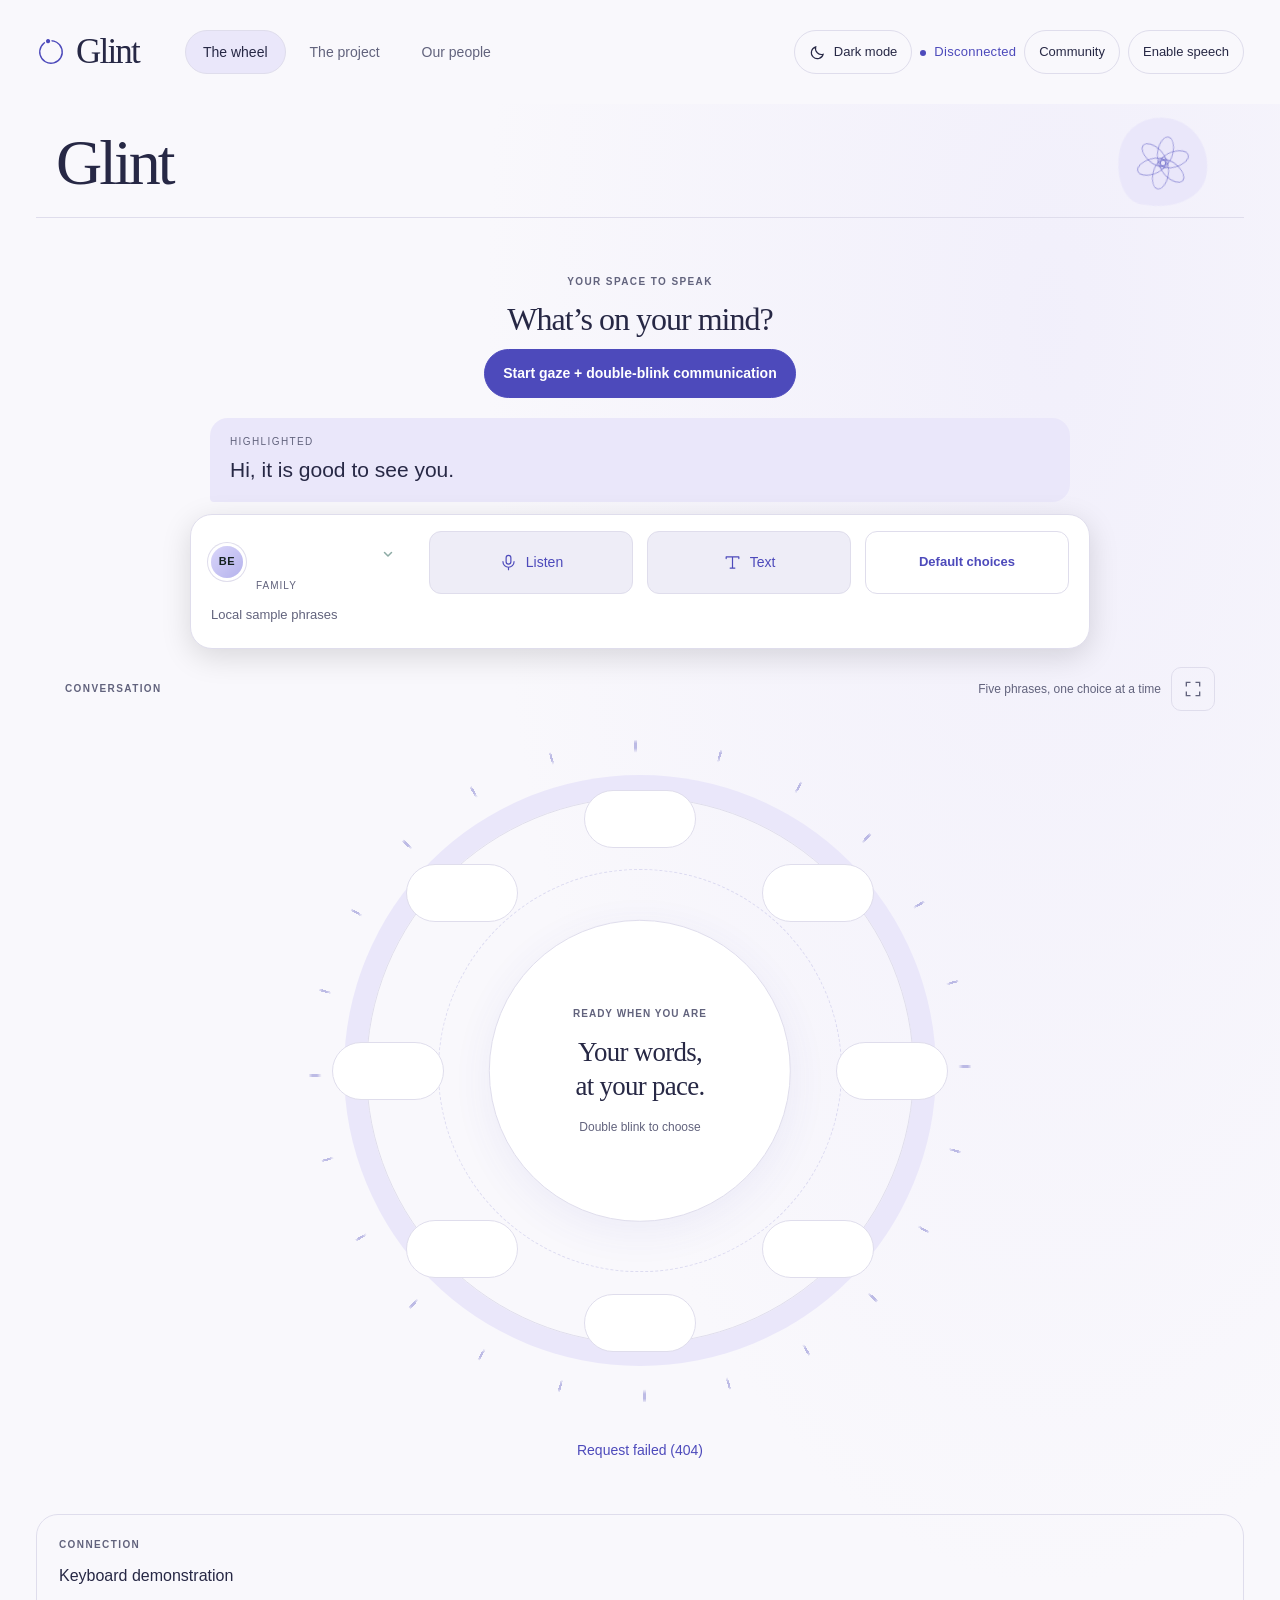
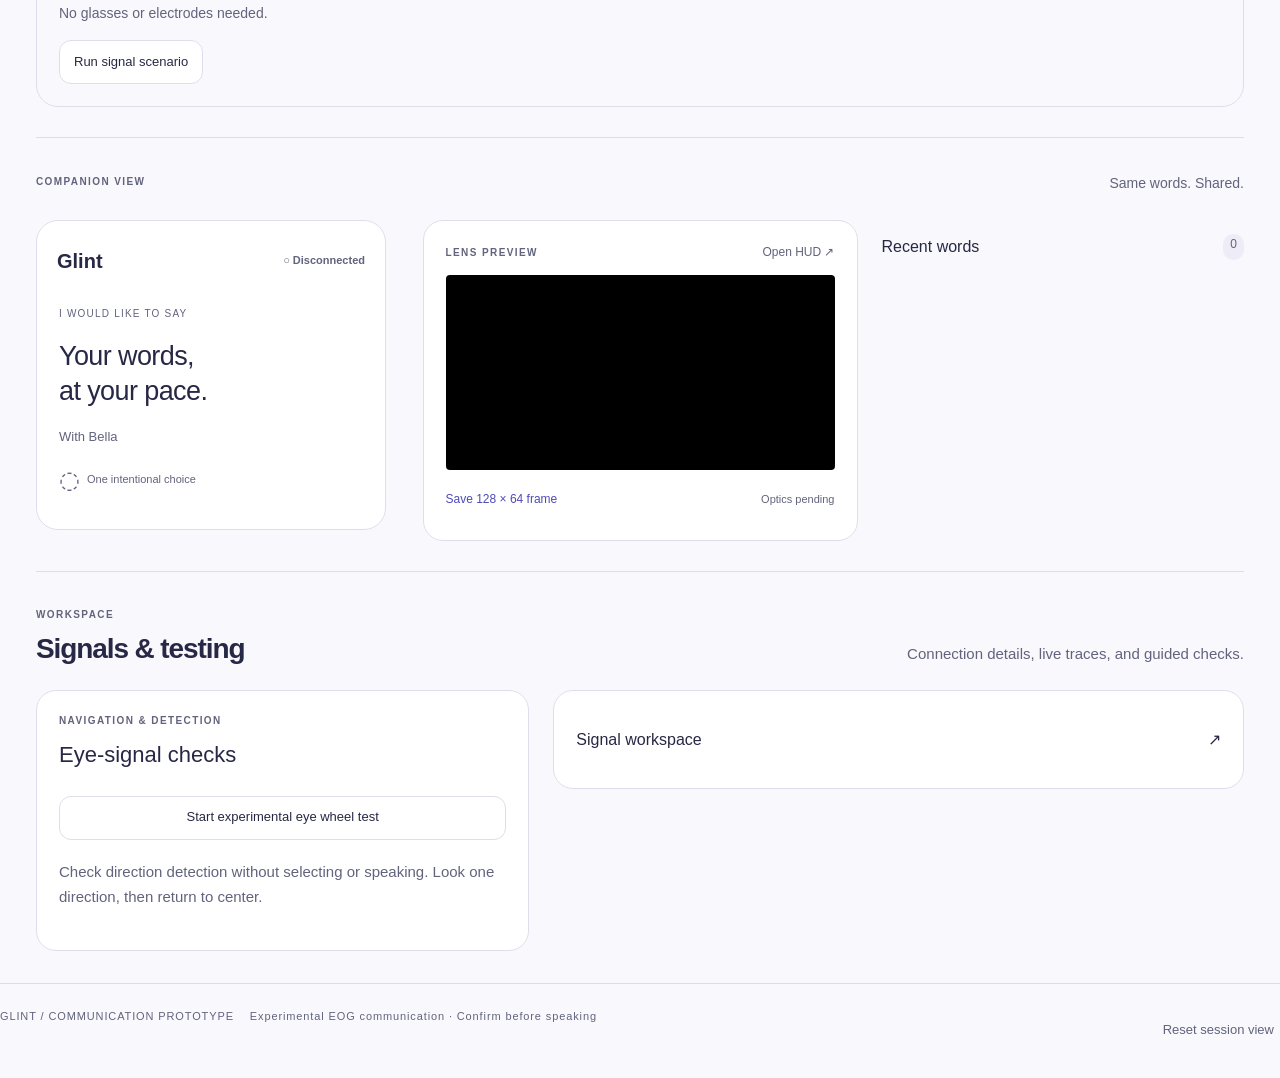
==== commit e1c64bc7: "Keep conversation tools with wheel and enlarge gaze choices" ====
--- a/frontend/index.html
+++ b/frontend/index.html
@@ -27,10 +27,13 @@
       <svg class="welcome-flower" viewBox="0 0 200 200" aria-hidden="true"><g fill="none" stroke="currentColor" stroke-width="1.3"><ellipse cx="100" cy="66" rx="22" ry="42"/><ellipse cx="100" cy="66" rx="22" ry="42" transform="rotate(60 100 100)"/><ellipse cx="100" cy="66" rx="22" ry="42" transform="rotate(120 100 100)"/><ellipse cx="100" cy="66" rx="22" ry="42" transform="rotate(180 100 100)"/><ellipse cx="100" cy="66" rx="22" ry="42" transform="rotate(240 100 100)"/><ellipse cx="100" cy="66" rx="22" ry="42" transform="rotate(300 100 100)"/><circle cx="100" cy="100" r="15"/></g></svg>
     </section>
     <aside class="context-panel">
-      <div class="eyebrow">YOUR CONVERSATION</div>
-      <h2>Good company.</h2>
-      <p class="intro">Choose a reply, then confirm when you’re ready.</p>
-      <div class="context-card">
+      <div class="input-card"><div class="eyebrow">CONNECTION</div><div id="source-name" class="source-name">Keyboard demonstration</div><p id="input-detail">No glasses or electrodes needed.</p><button id="scenario" class="outline-button">Run signal scenario</button></div>
+
+    </aside>
+    <section class="wheel-panel" aria-label="Communication wheel">
+      <div class="communication-toolbar"><div><span class="eyebrow">YOUR SPACE TO SPEAK</span><h2>What’s on your mind?</h2></div><button id="eog-communication-toggle" type="button" class="outline-button" aria-pressed="false">Start gaze + double-blink communication</button><p id="eog-communication-status" role="status"></p><ul id="eog-cue-legend" class="eog-cue-legend" hidden><li data-cue="wait">Wait · look center</li><li data-cue="ready">Choose</li><li data-cue="detected">Return to center</li><li data-cue="confirm">Double blink</li><li data-cue="retry">Retry</li><li data-cue="selected">Selected</li><li data-cue="paused">Paused · read freely</li></ul></div>
+      <div class="preview"><span id="preview-label" class="preview-label">HIGHLIGHTED</span><span id="preview-text">Hi, it is good to see you.</span></div>
+      <div class="context-card wheel-conversation">
         <label class="eyebrow" for="contact">SPEAKING WITH</label>
         <div class="contact-row"><div id="avatar" class="avatar" data-tone="0">BE</div><div><select id="contact" aria-label="Conversation contact"></select><div id="relationship" class="muted">Family</div></div><span class="contact-dot"></span></div>
         <div class="context-note"><span id="suggest-source">Local sample phrases</span><br><span id="heard"></span></div>
@@ -46,12 +49,6 @@
         <button id="default-choices" type="button" class="quiet-button clear-suggestions" title="Restore Hello, Goodbye, Yes, No and Help">Default choices</button>
         <button id="suggest-clear" class="quiet-button clear-suggestions" hidden>Use sample phrases</button>
       </div>
-      <div class="input-card"><div class="eyebrow">CONNECTION</div><div id="source-name" class="source-name">Keyboard demonstration</div><p id="input-detail">No glasses or electrodes needed.</p><button id="scenario" class="outline-button">Run signal scenario</button></div>
-
-    </aside>
-    <section class="wheel-panel" aria-label="Communication wheel">
-      <div class="communication-toolbar"><div><span class="eyebrow">YOUR SPACE TO SPEAK</span><h2>What’s on your mind?</h2></div><button id="eog-communication-toggle" type="button" class="outline-button" aria-pressed="false">Start gaze + double-blink communication</button><p id="eog-communication-status" role="status"></p><ul id="eog-cue-legend" class="eog-cue-legend" hidden><li data-cue="wait">Wait · look center</li><li data-cue="ready">Choose</li><li data-cue="detected">Return to center</li><li data-cue="confirm">Double blink</li><li data-cue="retry">Retry</li><li data-cue="selected">Selected</li><li data-cue="paused">Paused · read freely</li></ul></div>
-      <div class="preview"><span id="preview-label" class="preview-label">HIGHLIGHTED</span><span id="preview-text">Hi, it is good to see you.</span></div>
       <div class="wheel-heading"><span class="eyebrow" id="screen-name">CONVERSATION</span><span id="page-info" class="muted">Five phrases, one choice at a time</span><button id="wheel-focus" type="button" class="wheel-focus" aria-pressed="false" aria-label="Show the wheel full screen" title="Full screen"><svg viewBox="0 0 24 24" aria-hidden="true"><path class="focus-enter" d="M4 9V4h5M15 4h5v5M20 15v5h-5M9 20H4v-5"/><path class="focus-exit" d="M9 4v5H4M20 9h-5V4M15 20v-5h5M4 15h5v5"/></svg></button></div>
       <div class="wheel" id="wheel">
         <div class="orbit orbit-outer"></div><div class="orbit orbit-inner"></div><div class="orbit-tick"></div>
@@ -59,8 +56,6 @@
         <div id="slots"></div>
       </div>
 
-      <div class="gesture-controls"><button id="left" aria-label="Glance left, previous option">← <span>Glance left</span></button><button id="select" class="select-button"><svg viewBox="0 0 24 24" aria-hidden="true"><path d="M3 12s3-5 9-5 9 5 9 5-3 5-9 5-9-5-9-5Z"/><circle cx="12" cy="12" r="2"/></svg>Confirm choice</button><button id="right" aria-label="Glance right, next option"><span>Glance right</span> →</button></div>
-      <p class="keyboard-help"><kbd>←</kbd><kbd>→</kbd> navigate · <kbd>Space</kbd> select · <kbd>B</kbd> single blink · <kbd>Esc</kbd> back</p>
       <div id="feedback" class="feedback" role="status" aria-live="polite"></div>
     </section>
     <aside class="mirror-panel">
--- a/frontend/theme.css
+++ b/frontend/theme.css
@@ -307,3 +307,34 @@
 }
 
 .eog-cue-legend [data-cue=selected]{--dot:#8175ff}
+
+/* Conversation tools replace the manual gesture bar, directly with the wheel. */
+.homepage .wheel-conversation{position:relative;max-width:900px;margin:12px auto 0;padding:16px 20px;display:grid;grid-template-columns:minmax(160px,1fr) repeat(3,minmax(100px,1fr));gap:10px 14px;text-align:left;border:1px solid var(--line);background:var(--panel);box-shadow:0 8px 30px #0002}
+.homepage .wheel-conversation>label{position:absolute;width:1px;height:1px;overflow:hidden;clip-path:inset(50%)}
+.homepage .wheel-conversation .contact-row{grid-column:1;grid-row:1;margin:0}
+.homepage .wheel-conversation .contact-row select{font-size:20px}
+.homepage .wheel-conversation .avatar{width:32px;height:32px;font-size:11px}
+.homepage .wheel-conversation .contact-dot{display:none}
+.homepage .wheel-conversation .listen-row{display:contents}
+.homepage .wheel-conversation #listen{grid-column:2;grid-row:1}
+.homepage .wheel-conversation #text-toggle{grid-column:3;grid-row:1}
+.homepage .wheel-conversation #default-choices{grid-column:4;grid-row:1;margin:0;color:var(--accent);font-weight:600}
+.homepage .wheel-conversation .context-note{grid-column:1/-1;grid-row:2;border:0;padding:0;margin:0;font-size:12px}
+.homepage .wheel-conversation #text-panel,.homepage .wheel-conversation #suggest-clear{grid-column:1/-1;margin:0}
+.homepage .context-panel{grid-template-columns:1fr}
+.homepage .wheel{--slot-radius:35%}
+.homepage .slot,.homepage .slot.utility{font-size:22px;min-width:112px;max-width:170px;padding:16px 20px}
+.homepage.communication-active .wheel{--slot-radius:30%}
+.homepage.communication-active .slot,.homepage.communication-active .slot.utility{font-size:28px;min-width:132px;max-width:190px;padding:16px 20px}
+@media(max-width:760px){
+ .homepage .wheel-conversation{grid-template-columns:repeat(3,minmax(0,1fr));gap:10px;padding:12px;bottom:8px}
+ .homepage .wheel-conversation .contact-row{grid-column:1/-1;grid-row:1}
+ .homepage .wheel-conversation #listen{grid-column:1;grid-row:2}
+ .homepage .wheel-conversation #text-toggle{grid-column:2;grid-row:2}
+ .homepage .wheel-conversation #default-choices{grid-column:3;grid-row:2;font-size:12px;padding:8px}
+ .homepage .wheel-conversation .context-note{grid-row:3}
+ .homepage .slot,.homepage .slot.utility{font-size:16px;min-width:76px;max-width:108px;padding:12px 10px}
+ .homepage.communication-active .wheel{--slot-radius:33%}
+ .homepage.communication-active .wheel-center{width:27%;height:27%}
+ .homepage.communication-active .slot,.homepage.communication-active .slot.utility{font-size:19px;min-width:82px;max-width:110px;padding:12px 8px}
+}
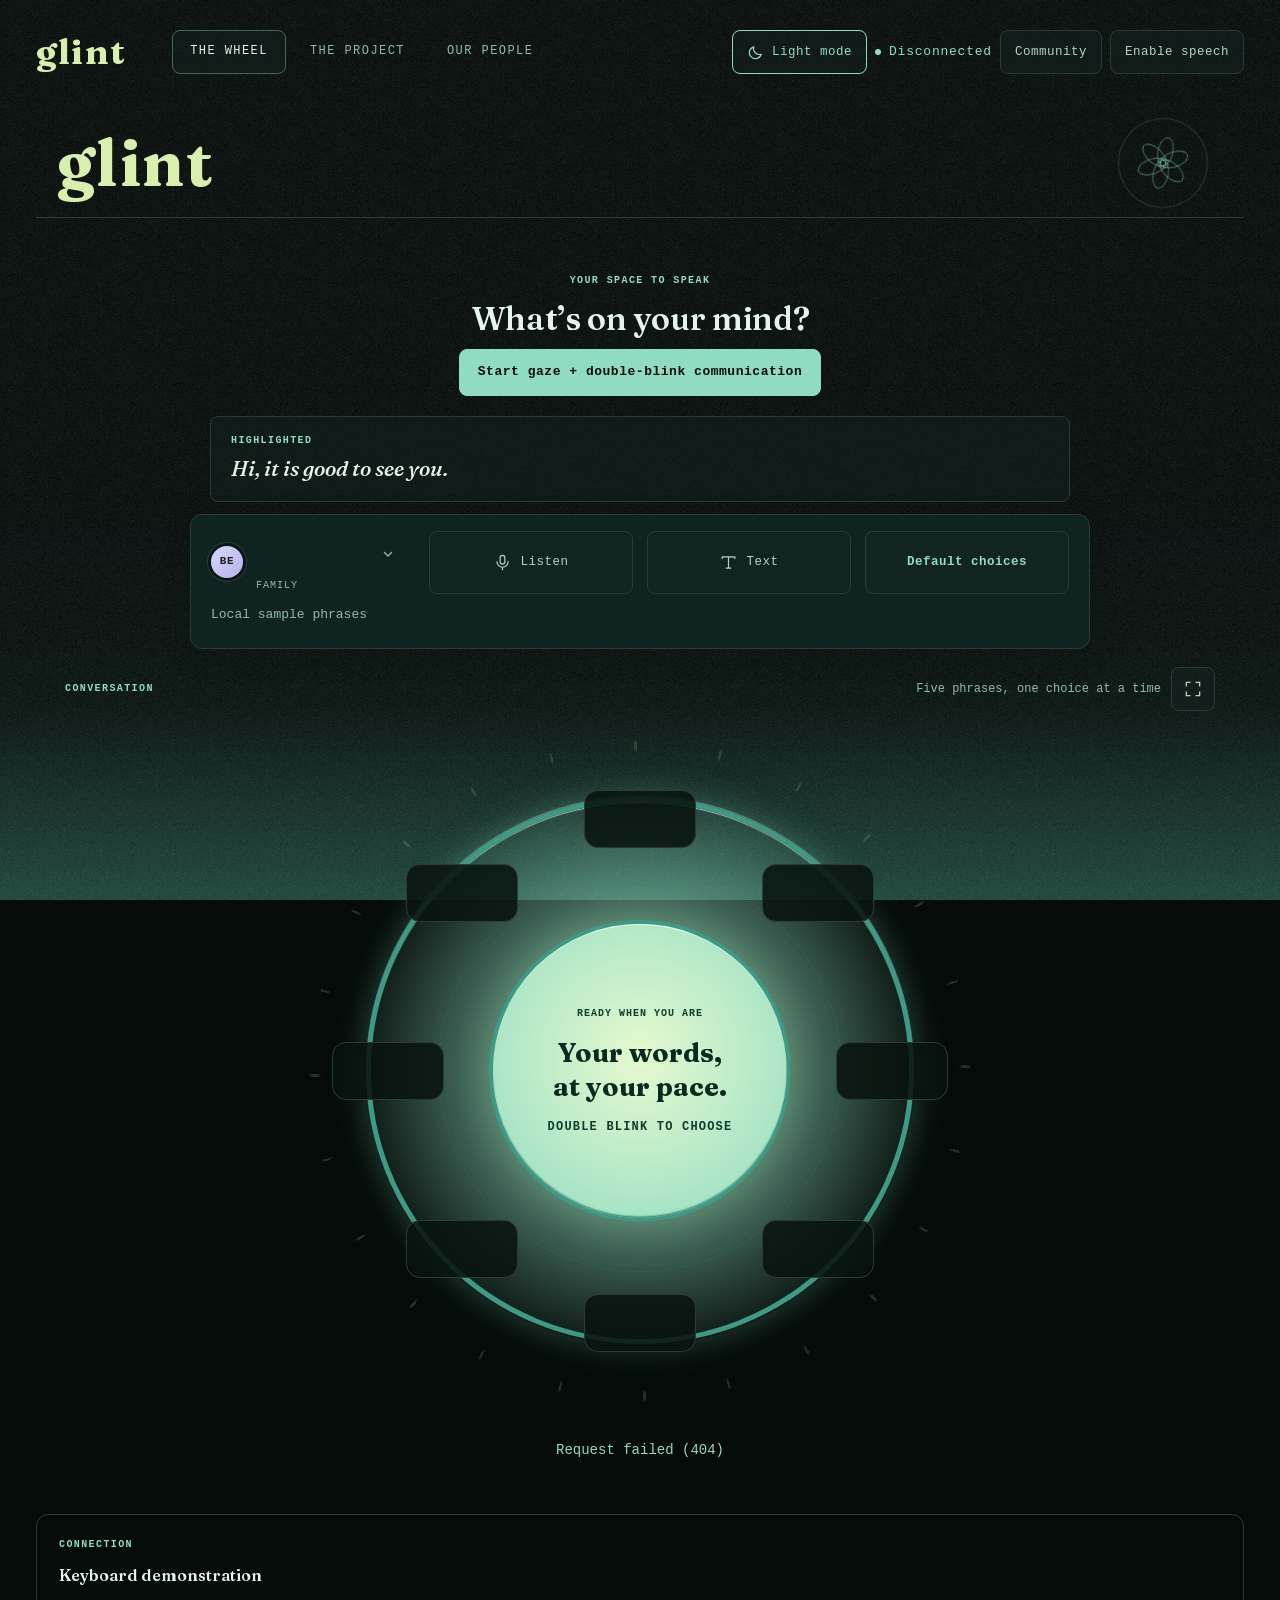
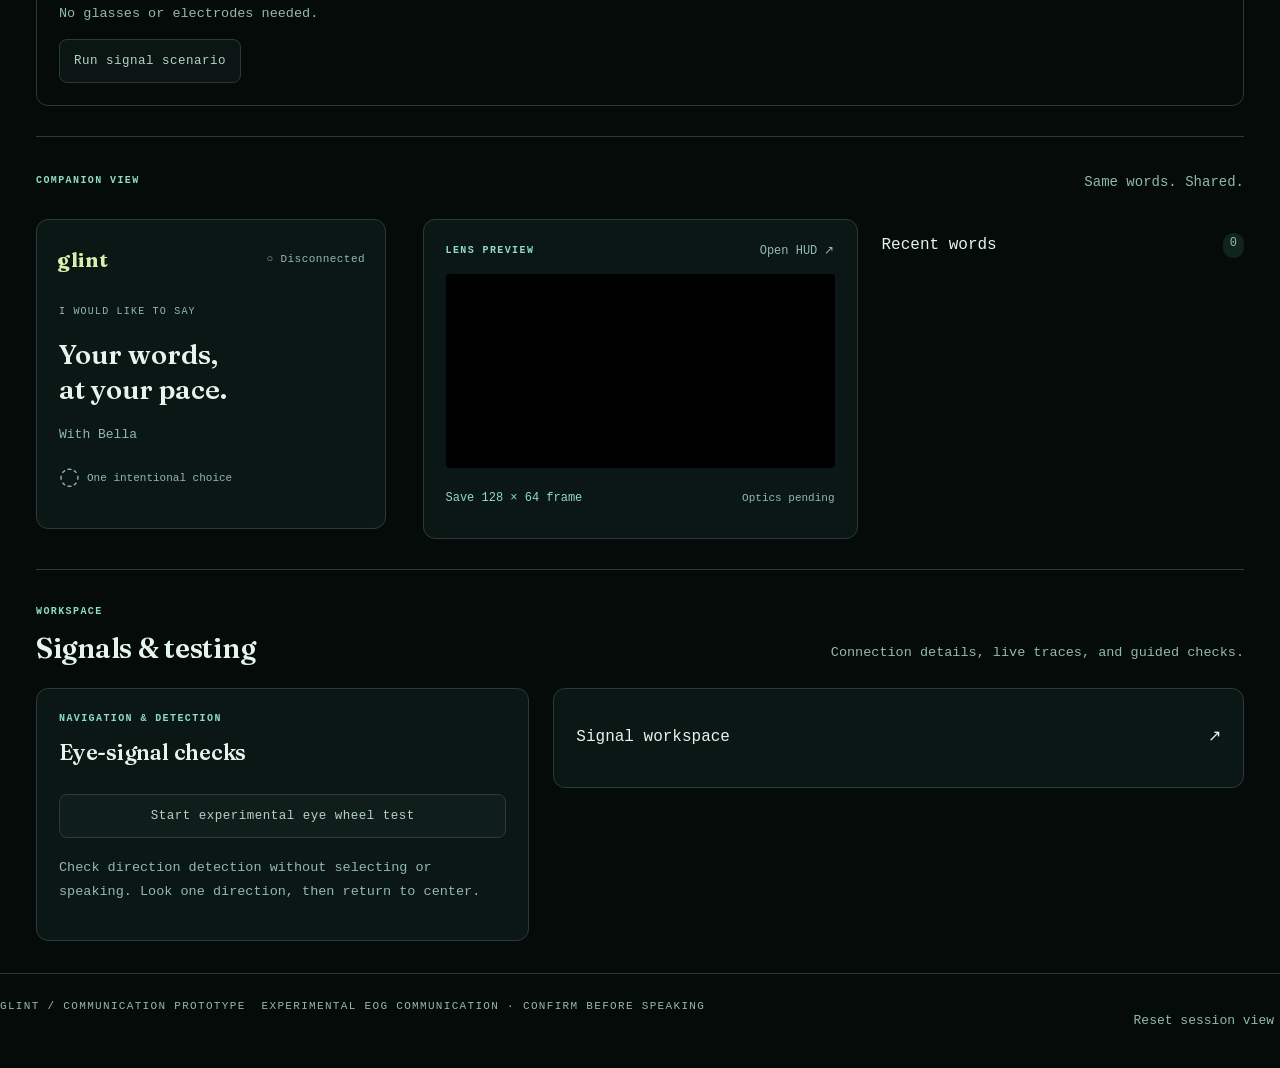
==== commit 27673935: "Restyle the companion and community pages with the Glint stage look" ====
--- a/frontend/index.html
+++ b/frontend/index.html
@@ -3,12 +3,13 @@
 <head>
   <meta charset="utf-8">
   <meta name="viewport" content="width=device-width,initial-scale=1">
-  <meta name="theme-color" content="#f9f8fc">
+  <meta name="theme-color" content="#050b09">
   <title>Glint</title>
   <link rel="icon" href="favicon.svg" type="image/svg+xml">
   <link rel="stylesheet" href="styles.css">
   <link rel="stylesheet" href="homepage.css">
   <link rel="stylesheet" href="theme.css">
+  <link rel="stylesheet" href="glint.css">
   <script src="theme.js"></script>
 </head>
 <body class="homepage">
--- a/frontend/glint.css
+++ b/frontend/glint.css
@@ -0,0 +1,92 @@
+/* Glint stage look for the companion and community pages: ink ground, Fraunces voice, mono labels, chrome ring on a soft glow.
+   Colour, type and decoration only. Layout, wheel geometry, slot sizes and the eye-control cue colours stay as theme.css sets them. */
+@font-face{font-family:"Glint Fraunces";src:url("fraunces-600.woff2") format("woff2");font-weight:600;font-style:normal;font-display:swap}
+@font-face{font-family:"Glint Fraunces";src:url("fraunces-700.woff2") format("woff2");font-weight:700;font-style:normal;font-display:swap}
+@font-face{font-family:"Glint Fraunces";src:url("fraunces-500-italic.woff2") format("woff2");font-weight:500;font-style:italic;font-display:swap}
+
+:root,:root[data-theme=dark]{color-scheme:dark;--bg:#050b09;--panel:#0b1714;--surface:#11231f;--line:#2b3b39;--text:#e5f5ec;--muted:#93b9ad;--accent:#8fdcc2;--green:#8fdcc2;--accent-soft:#14302a;--on-accent:#050b09;--shadow:0 14px 48px #0004;
+  --spring:#d8efae;--glow:#c9efa2;--chrome:#3f9a85;--chip:#15252377;--chip-text:#b5d3c1;--chip-on:#4a6358;--slot:#08140fe0;--glow-on:.9;--haze:rgba(63,154,133,.42);--haze-mid:rgba(13,43,37,.22);--grain:.085;--tint-a:#0f2420;--tint-b:#14261c;--tint-c:#0f2228;
+  --voice:"Glint Fraunces","Iowan Old Style",Charter,Georgia,serif;--mono:ui-monospace,"SF Mono",Menlo,Consolas,monospace}
+:root[data-theme=light]{color-scheme:light;--bg:#f1f8f1;--panel:#fbfdf9;--surface:#e3f0e6;--line:#c5d9cc;--text:#082a1f;--muted:#48685d;--accent:#1c6b58;--green:#1c6b58;--accent-soft:#d8efdc;--on-accent:#fff;--shadow:0 14px 48px #0828200d;
+  --spring:#1c6b58;--chip:#ffffffb0;--chip-text:#1f4c40;--chip-on:#1c6b58;--slot:#fbfdf9f0;--glow-on:.7;--haze:rgba(143,220,194,.38);--haze-mid:rgba(201,239,162,.14);--grain:.06;--tint-a:#e6f3e4;--tint-b:#edf3d9;--tint-c:#dff0ee}
+:root .homepage,:root[data-theme=dark] .homepage{--muted:#93b9ad;--line:#2b3b39}
+:root[data-theme=light] .homepage{--muted:#48685d;--line:#c5d9cc}
+
+/* Ground: haze rising from the bottom edge and a film grain. The full-screen HUD stays plain black. */
+body,body.homepage{font-family:var(--mono)}
+body:not(.hud-body),body.homepage:not(.hud-body){background:linear-gradient(to top,var(--haze) 0%,var(--haze-mid) 22%,transparent 45%) fixed,var(--bg)}
+body:not(.hud-body)::before{content:"";position:fixed;inset:0;z-index:-1;pointer-events:none;opacity:var(--grain);background:url("grain.png") 0 0/110px 110px}
+
+/* Wordmark */
+.brand,.homepage .brand{font-family:var(--voice);font-weight:700;letter-spacing:.035em;text-transform:lowercase;color:var(--spring)}
+.brand svg,.homepage .brand svg{display:none}
+.topbar,.homepage .topbar{background:transparent}
+
+/* Voice: anything a person says or reads as a sentence. */
+.homepage :is(h1,h2,h3),.community :is(h1,h2),.homepage .welcome h1,.page-intro h1,.homepage .communication-toolbar h2,.homepage .context-panel h2,.board-column h2,.team-card h2,.project-note strong,.section-heading h2,dialog h2{font-family:var(--voice);font-weight:600;letter-spacing:-.01em}
+.homepage .welcome h1{font-weight:700;color:var(--spring);text-transform:lowercase;letter-spacing:.02em}
+.welcome em,.page-intro em{font-family:var(--voice);font-style:italic;font-weight:500;color:var(--spring)}
+.homepage .wheel-center p,.homepage .phone-content p,.homepage .contact-row select,.homepage .wheel-conversation .contact-row select,.homepage .history-details li,.homepage #guided-cue,.homepage .source-name,.team-monogram,.community :is(.member-name,.notes-text),.example-notes blockquote{font-family:var(--voice);font-weight:600;letter-spacing:0}
+.homepage .contact-row select option{font-family:var(--mono)}
+.homepage #preview-text,.homepage #heard,.community .notes-text,.example-notes blockquote{font-family:var(--voice);font-style:italic;font-weight:500}
+.homepage .phone-top{font-family:var(--voice);font-weight:700;color:var(--spring);text-transform:lowercase;letter-spacing:.035em}
+.homepage .phone-top .phone-live{font-family:var(--mono);font-weight:500;text-transform:none;letter-spacing:.04em}
+
+/* Labels and running text in mono. */
+.eyebrow,.homepage .eyebrow,.community .eyebrow,.homepage .preview-label,.choice-label{font-family:var(--mono);font-weight:600;letter-spacing:.14em;text-transform:uppercase;color:var(--accent)}
+.homepage .welcome p,.page-intro p,.build-card p,.project-note p,.team-card p,.homepage .wheel-test-controls p,.homepage .input-card p,.homepage .tools-heading p,.community .intro,dialog p{font-size:13.5px;line-height:1.75}
+.homepage .wheel-test-controls #wheel-test-status{font-size:15px}
+.homepage footer,footer{text-transform:uppercase;letter-spacing:.12em}
+
+/* Buttons take the stage's status-chip shape. */
+.quiet-button,.homepage .quiet-button,.homepage .top-actions .quiet-button,.outline-button,.homepage .outline-button,.homepage .listen-btn,.homepage .clear-suggestions,.homepage .wheel-focus,.community .member-card :is(.outline-button,.quiet-button){background:var(--chip);border:1px solid var(--line);border-radius:8px;color:var(--chip-text);font-family:var(--mono);font-size:12.5px;letter-spacing:.04em}
+.quiet-button:hover:not(:disabled),.outline-button:hover:not(:disabled),.homepage .listen-btn:hover:not(:disabled){background:var(--chip);border-color:var(--chip-on);color:var(--text)}
+.quiet-button[aria-pressed=true],.homepage .top-actions .quiet-button[aria-pressed=true],.outline-button[aria-pressed=true],.homepage .outline-button.running,.homepage .listen-btn.running{border-color:var(--accent);color:var(--accent)}
+.homepage .wheel-conversation #default-choices{color:var(--accent)}
+.homepage #eog-communication-toggle{background:var(--accent);border-color:var(--accent);color:var(--on-accent);border-radius:8px;font-family:var(--mono);font-size:13px;font-weight:600;letter-spacing:.04em}
+.homepage #eog-communication-toggle[aria-pressed=true]{background:var(--accent-soft);color:var(--accent);border-color:var(--accent)}
+.workspace-nav button{font-family:var(--mono);font-size:12px;letter-spacing:.12em;text-transform:uppercase;border-radius:8px;color:var(--muted)}
+.workspace-nav button[aria-current=page]{background:var(--chip);border-color:var(--chip-on);color:var(--text)}
+.status,.homepage .status{font-family:var(--mono);letter-spacing:.06em}
+.community :is(.add-button,.save-notes),dialog button,.text-field button{border-radius:8px;font-family:var(--mono)}
+.homepage .trial-control select,.community :is(input,textarea),.homepage .text-field,.text-field{border-radius:8px}
+
+/* Surfaces */
+.homepage .preview{border-radius:8px;background:var(--chip);border:1px solid var(--line)}
+.homepage .preview.confirmation-ready{background:var(--accent-soft);border-color:var(--accent)}
+.homepage :is(.input-card,.text-panel,.wheel-test-controls,.signal-details,.hud-card,.phone,.guided-test),.homepage .wheel-conversation,.build-card,.project-note,.community :is(.member-card,.example-notes,.notes-editor,.notes-area,.default-style-card,.try){border-radius:12px}
+:root[data-theme] .homepage :is(.context-card,.board-column:nth-child(2) .build-card,.team-card:nth-child(2)){background:var(--tint-a)}
+:root[data-theme] .homepage :is(.board-column:nth-child(3) .build-card,.team-card:nth-child(3)){background:var(--tint-b)}
+:root[data-theme] .homepage .team-card:nth-child(4){background:var(--tint-c)}
+:root[data-theme] .homepage .wheel-conversation{background:var(--panel)}
+.team-card{border-radius:12px}
+.task-tag,.board-label{font-family:var(--mono);letter-spacing:.08em;text-transform:uppercase}
+.welcome-flower{background:transparent;border:1px solid var(--line);border-radius:50%}
+.homepage.wheel-focus-open .wheel-panel{background:var(--bg)}
+
+/* The wheel: chrome ring on a glow. Geometry is unchanged, so every choice sits where eye control expects it. */
+.homepage .wheel{isolation:isolate}
+.homepage .wheel::before{content:"";position:absolute;z-index:-1;left:50%;top:50%;width:84%;aspect-ratio:1;transform:translate(-50%,-50%);border-radius:50%;pointer-events:none;
+  background:radial-gradient(circle,var(--glow,#c9efa2) 0%,rgba(143,220,194,.6) 34%,rgba(13,43,37,0) 70%);filter:blur(16px);opacity:var(--glow-on);transition:opacity .6s ease,background .2s}
+.homepage .orbit-outer{border:5px solid var(--chrome,#3f9a85);box-shadow:inset 0 2px 1px -1px #eafff3b0,inset 0 -2px 2px -1px #0b2b23,0 -1px 1px #eafff366,0 1px 2px #05130f,0 0 26px #8fdcc226}
+.homepage .orbit-inner{border-color:var(--chrome,#3f9a85);opacity:.22}
+.homepage .orbit-tick{opacity:.18}
+.homepage .wheel-center{background:radial-gradient(circle at 50% 45%,#e6f9cf,#8fdcc2);border:4px solid var(--chrome,#3f9a85);box-shadow:inset 0 2px 1px -1px #eafff3,inset 0 -2px 2px -1px #2a6f60,0 0 40px #c9efa233}
+.homepage .wheel-center p{font-weight:700;color:#082a1f}
+.homepage .wheel-center .eyebrow,.homepage .center-footer{font-family:var(--mono);font-weight:600;letter-spacing:.1em;text-transform:uppercase;color:#0f3d2e}
+.homepage .slot,.homepage .slot.utility{font-family:var(--voice);font-weight:600;background:var(--slot);border:1px solid var(--line);border-radius:14px;color:var(--text)}
+.homepage .slot.utility{color:var(--muted)}
+.homepage .slot.selected,.homepage .slot.utility.selected{background:radial-gradient(circle at 50% 40%,#e6f9cf,#8fdcc2);color:#050b09;border-color:#e6f9cf;box-shadow:0 0 0 5px #8fdcc233,0 0 30px #c9efa255}
+/* Eye control: the cue colour owns the centre and the glow, exactly as before; only the text goes back to the theme's. */
+body[data-eog-cue] .wheel::before{background:radial-gradient(circle,color-mix(in srgb,var(--cue) 70%,transparent) 0%,color-mix(in srgb,var(--cue) 32%,transparent) 34%,transparent 70%);opacity:.6}
+.homepage[data-eog-cue] .wheel-center p{color:var(--text)}
+.homepage[data-eog-cue] .wheel-center :is(.eyebrow,.center-footer){color:var(--muted)}
+@media(prefers-reduced-motion:reduce){.homepage .wheel::before{transition:none}}
+/* Fraunces and mono run wider than the system sans the wheel was sized for; give the text back that room where space is tight. */
+.homepage.communication-active .center-footer{text-transform:none;letter-spacing:0;font-weight:500}
+@media(max-width:760px){.homepage .wheel-center .eyebrow,.homepage .center-footer{letter-spacing:.02em}}
+@media(max-width:480px){
+ .homepage .wheel-center .eyebrow{font-size:8px;letter-spacing:0}.homepage .center-footer{font-size:9.5px;text-transform:none;letter-spacing:0}
+ .homepage .slot,.homepage .slot.utility{font-size:14px;letter-spacing:-.01em;padding-inline:8px}
+}
+@media(max-width:359px){.homepage .slot,.homepage .slot.utility{font-size:13px;padding-inline:6px}}
